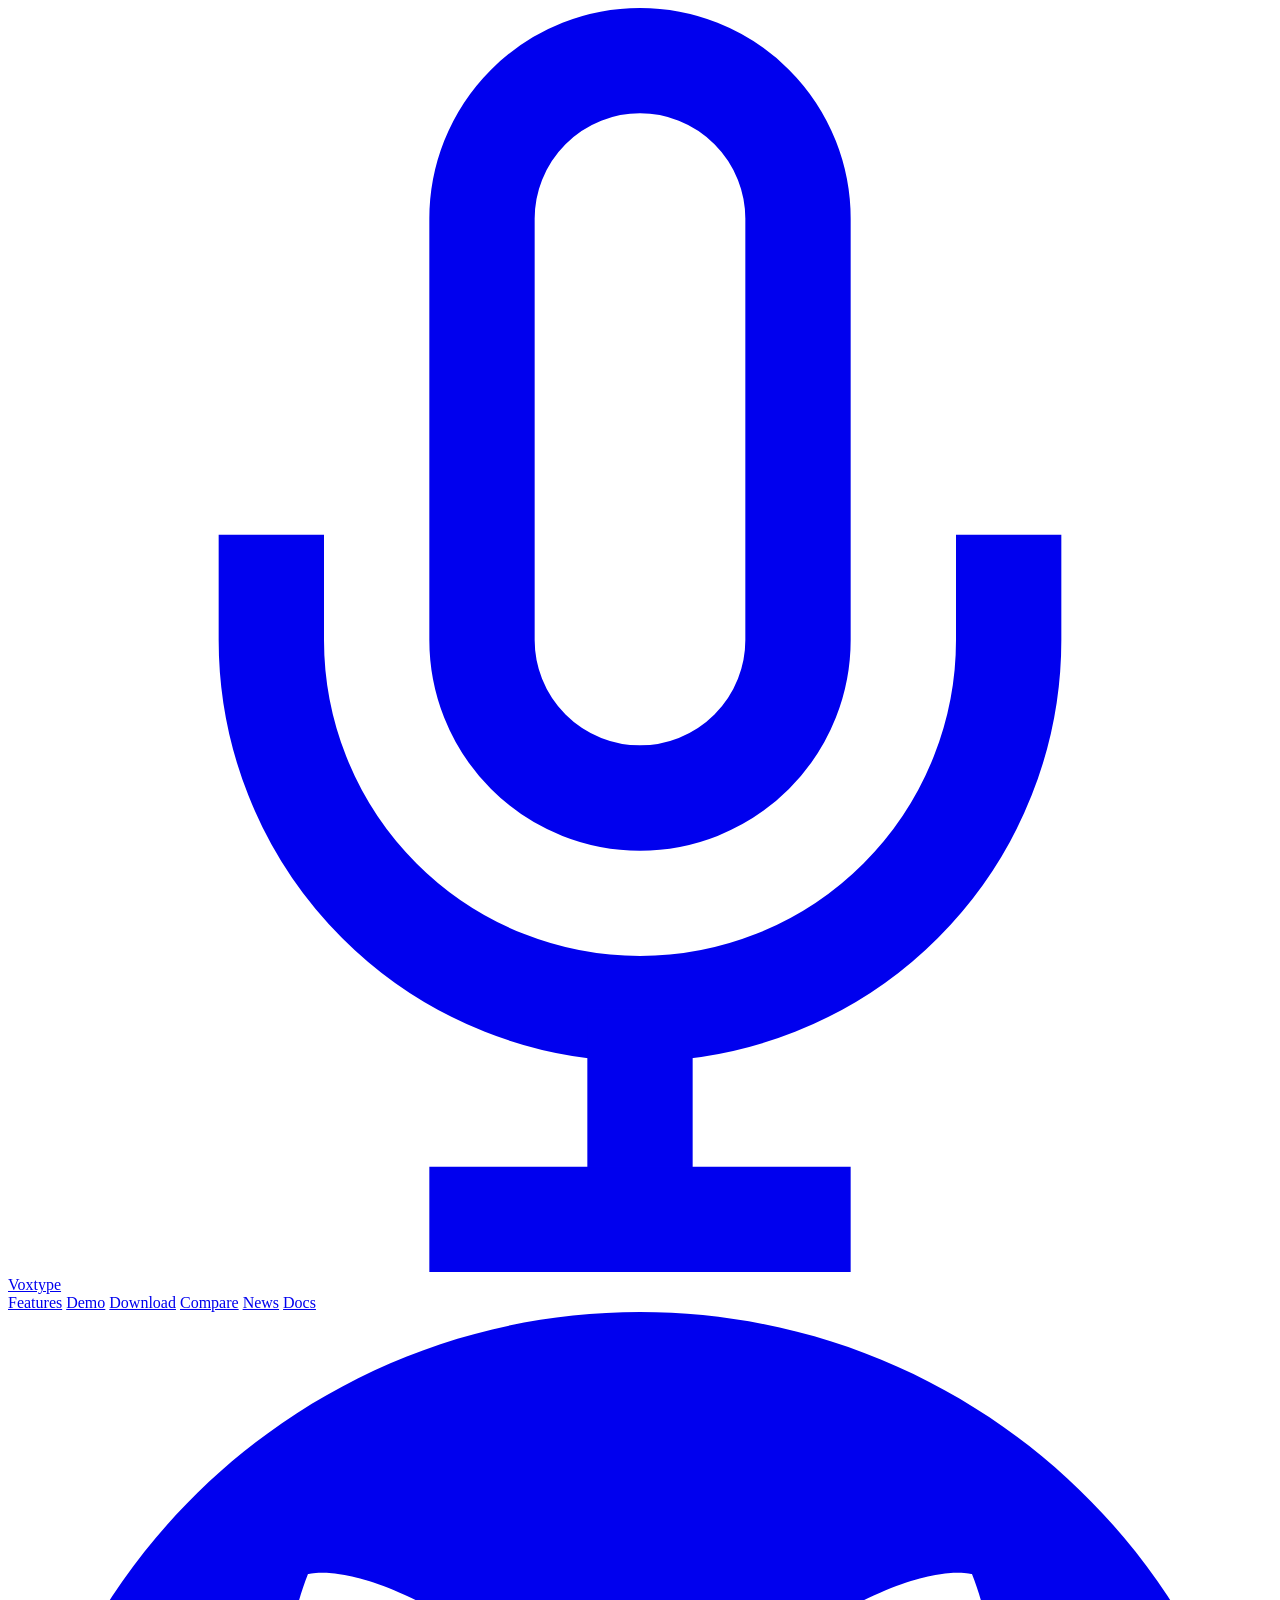
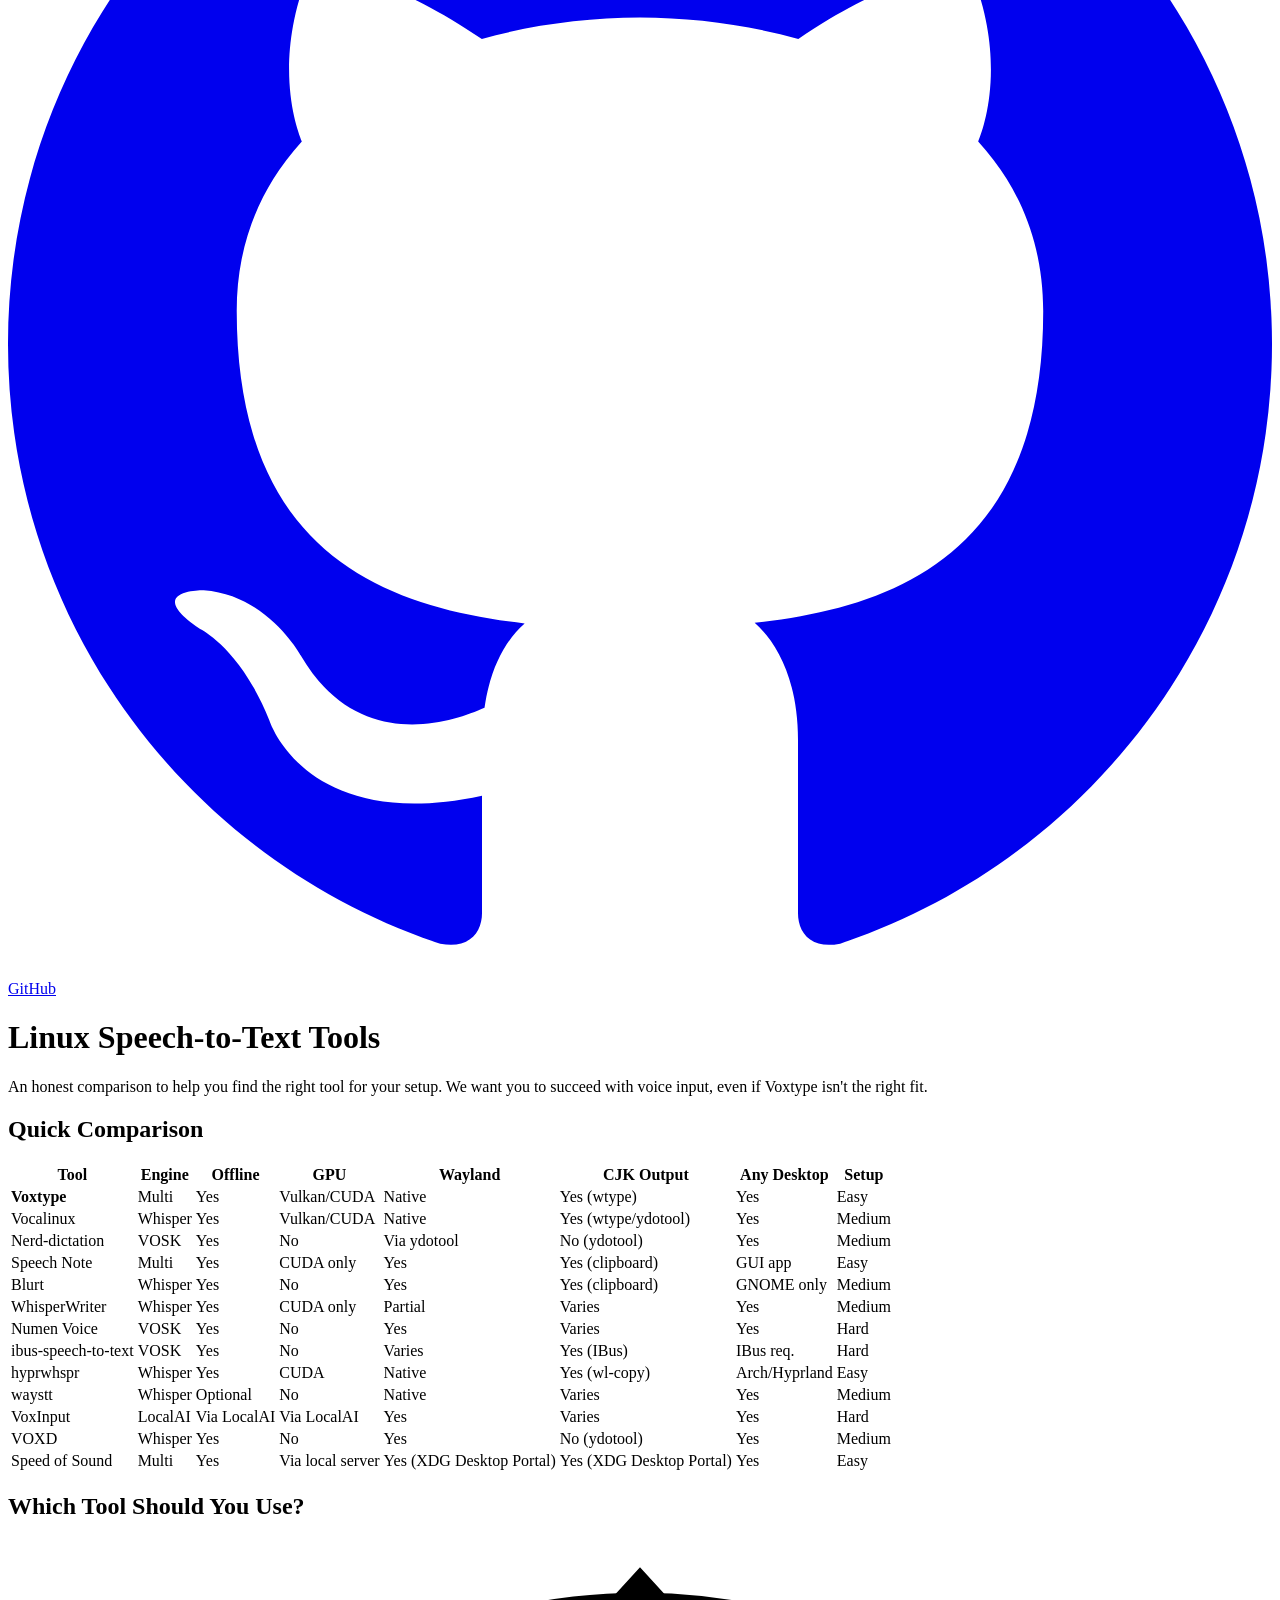
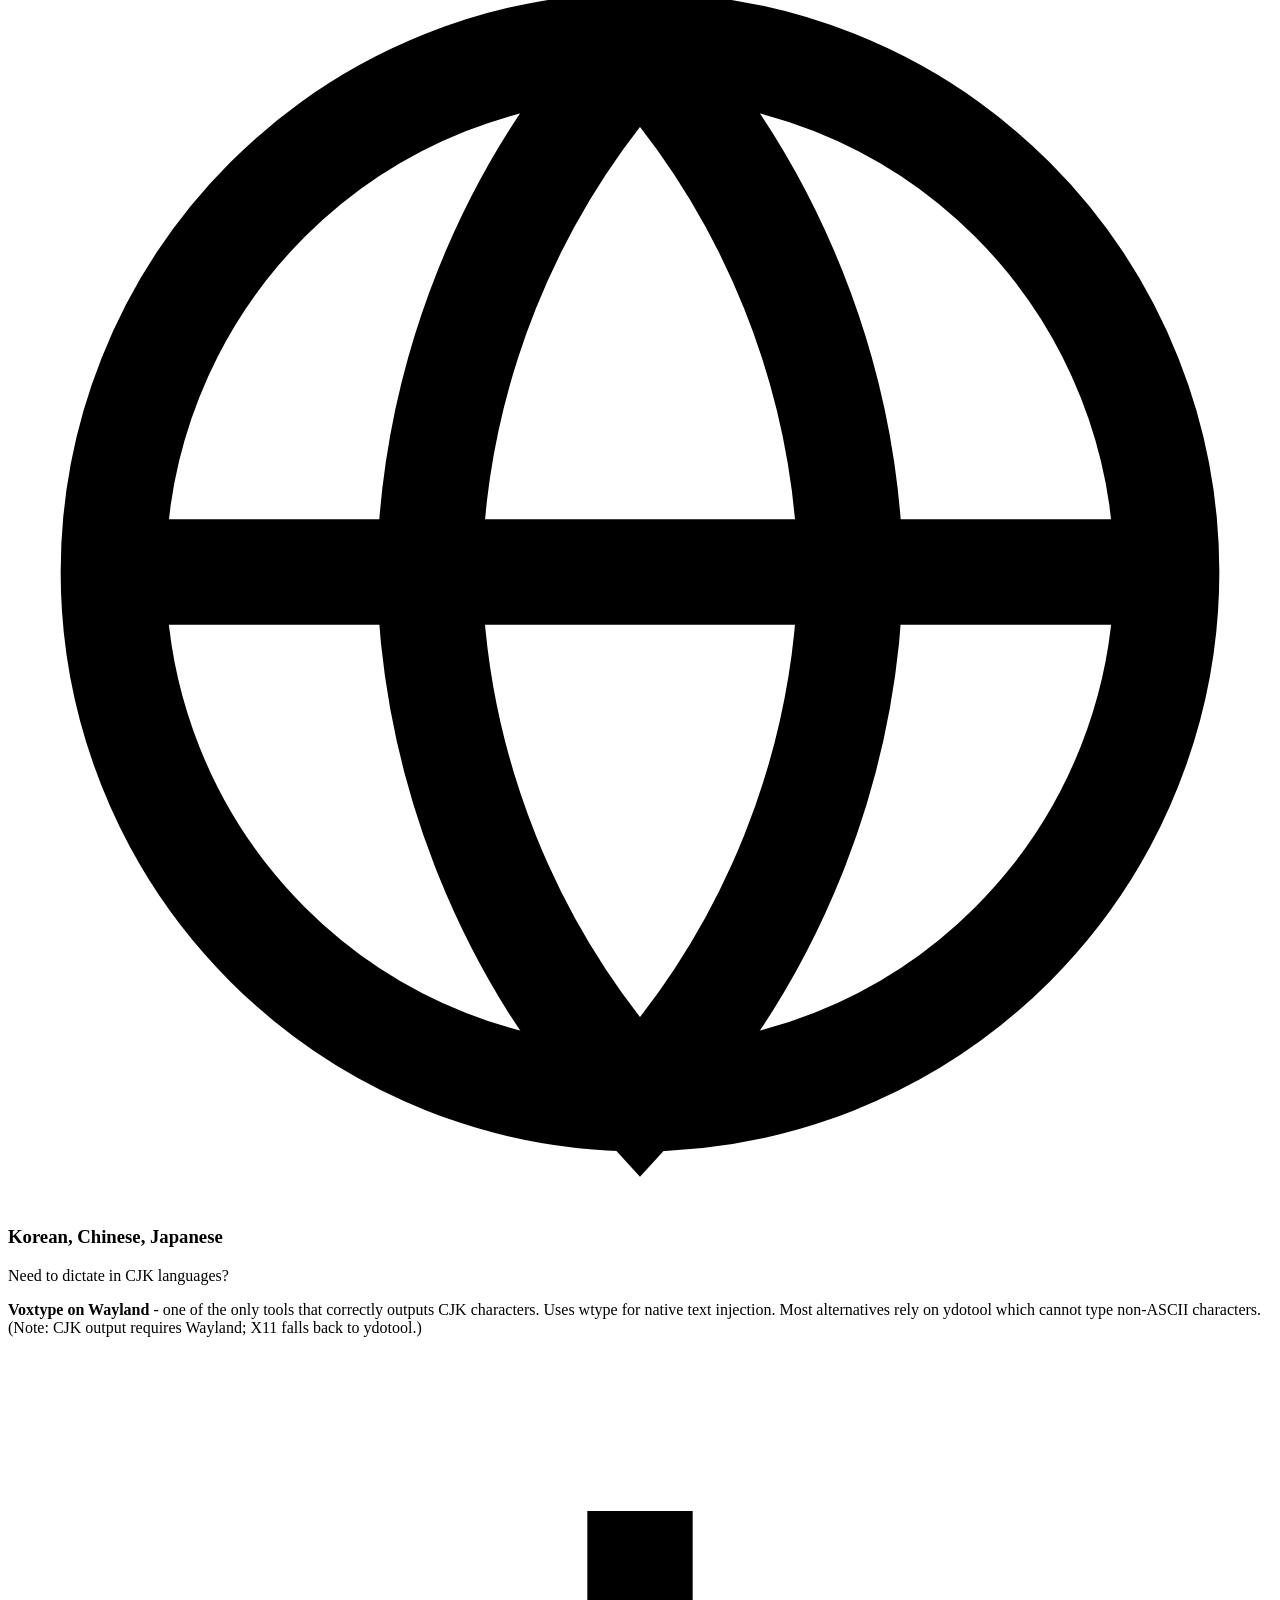
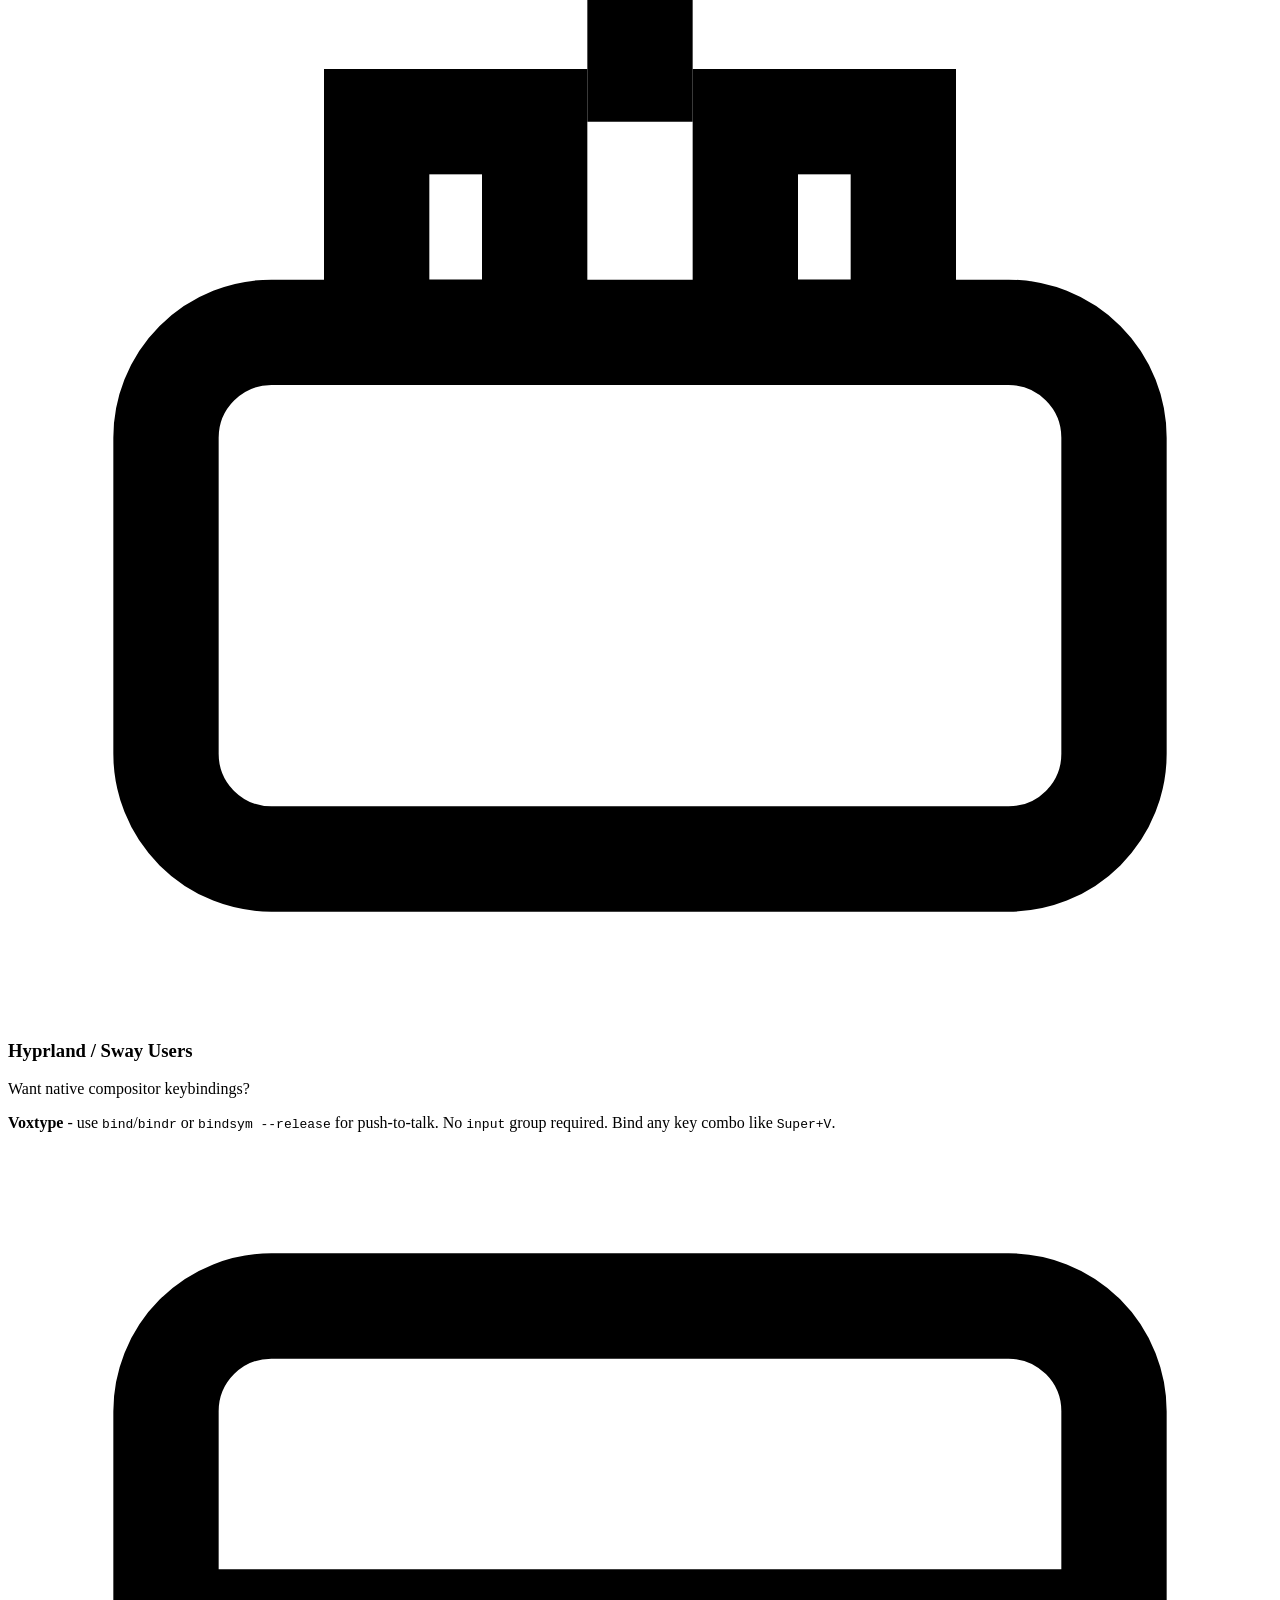
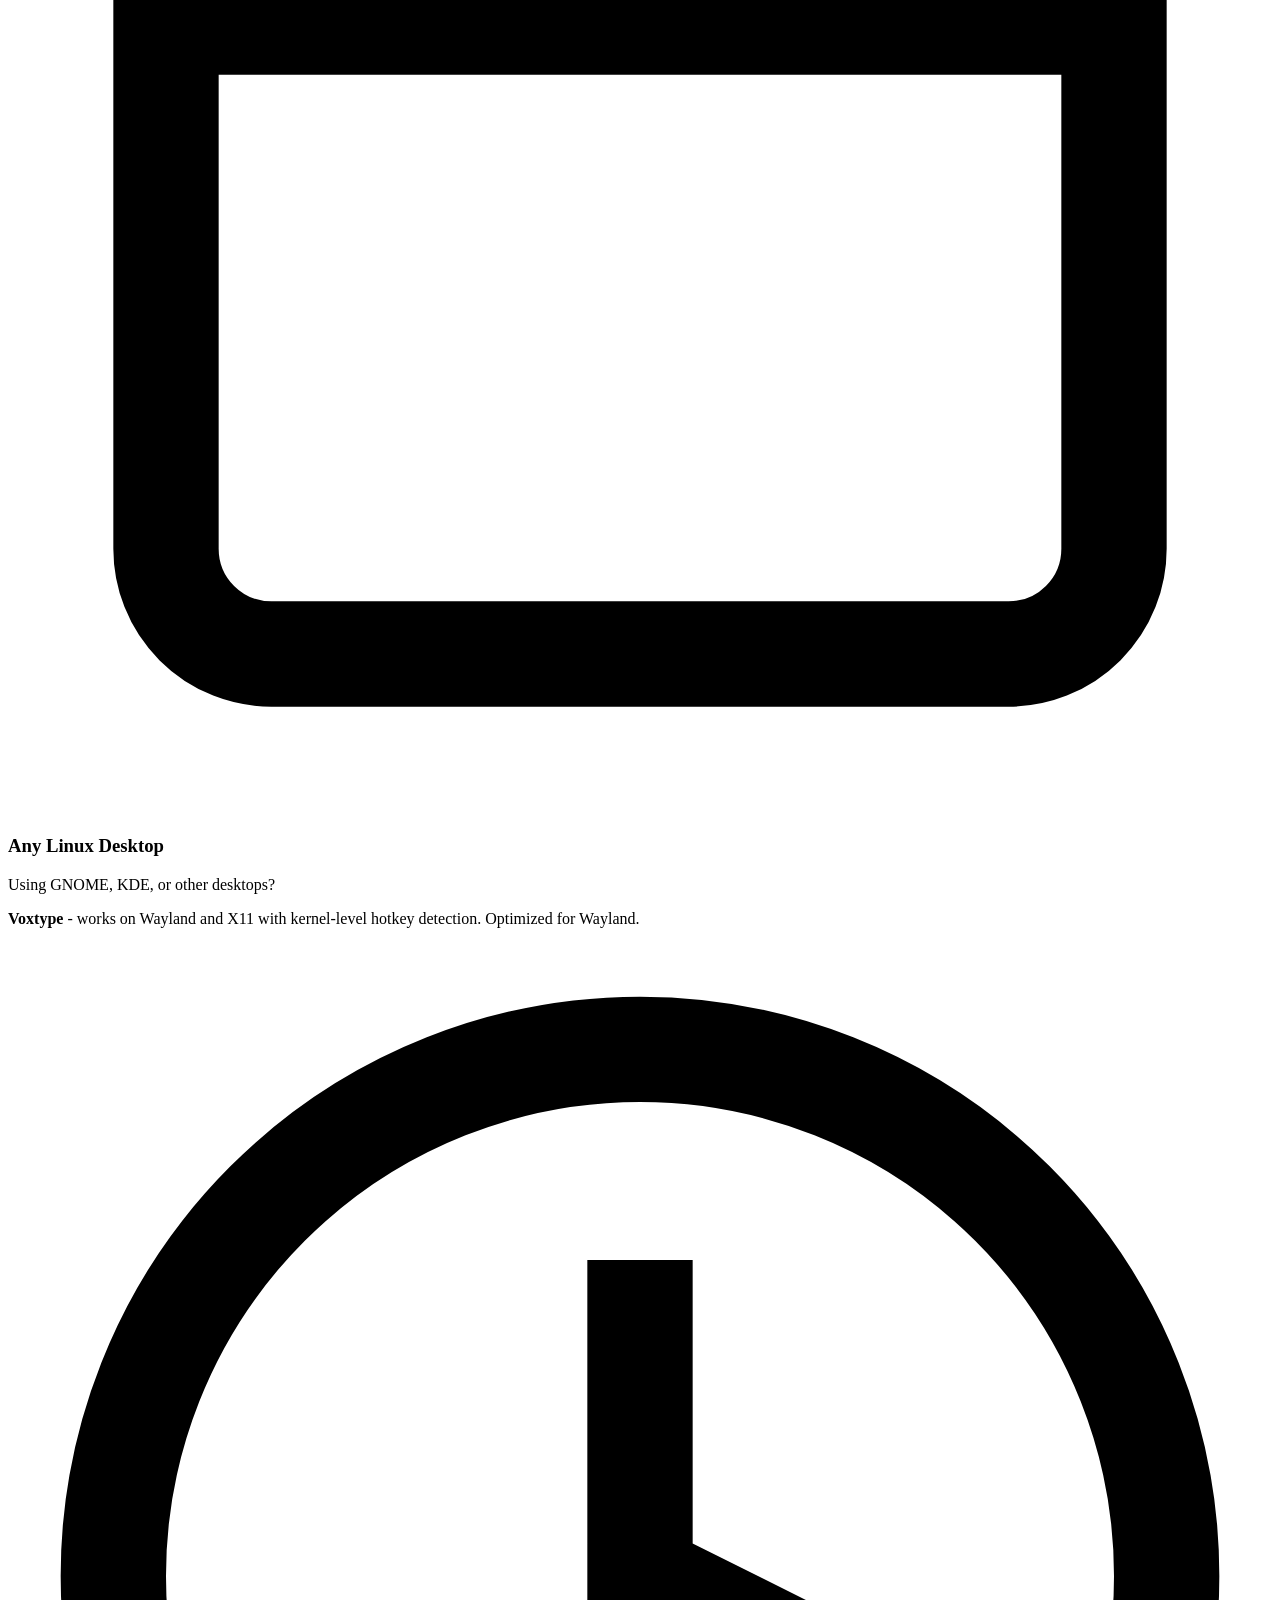
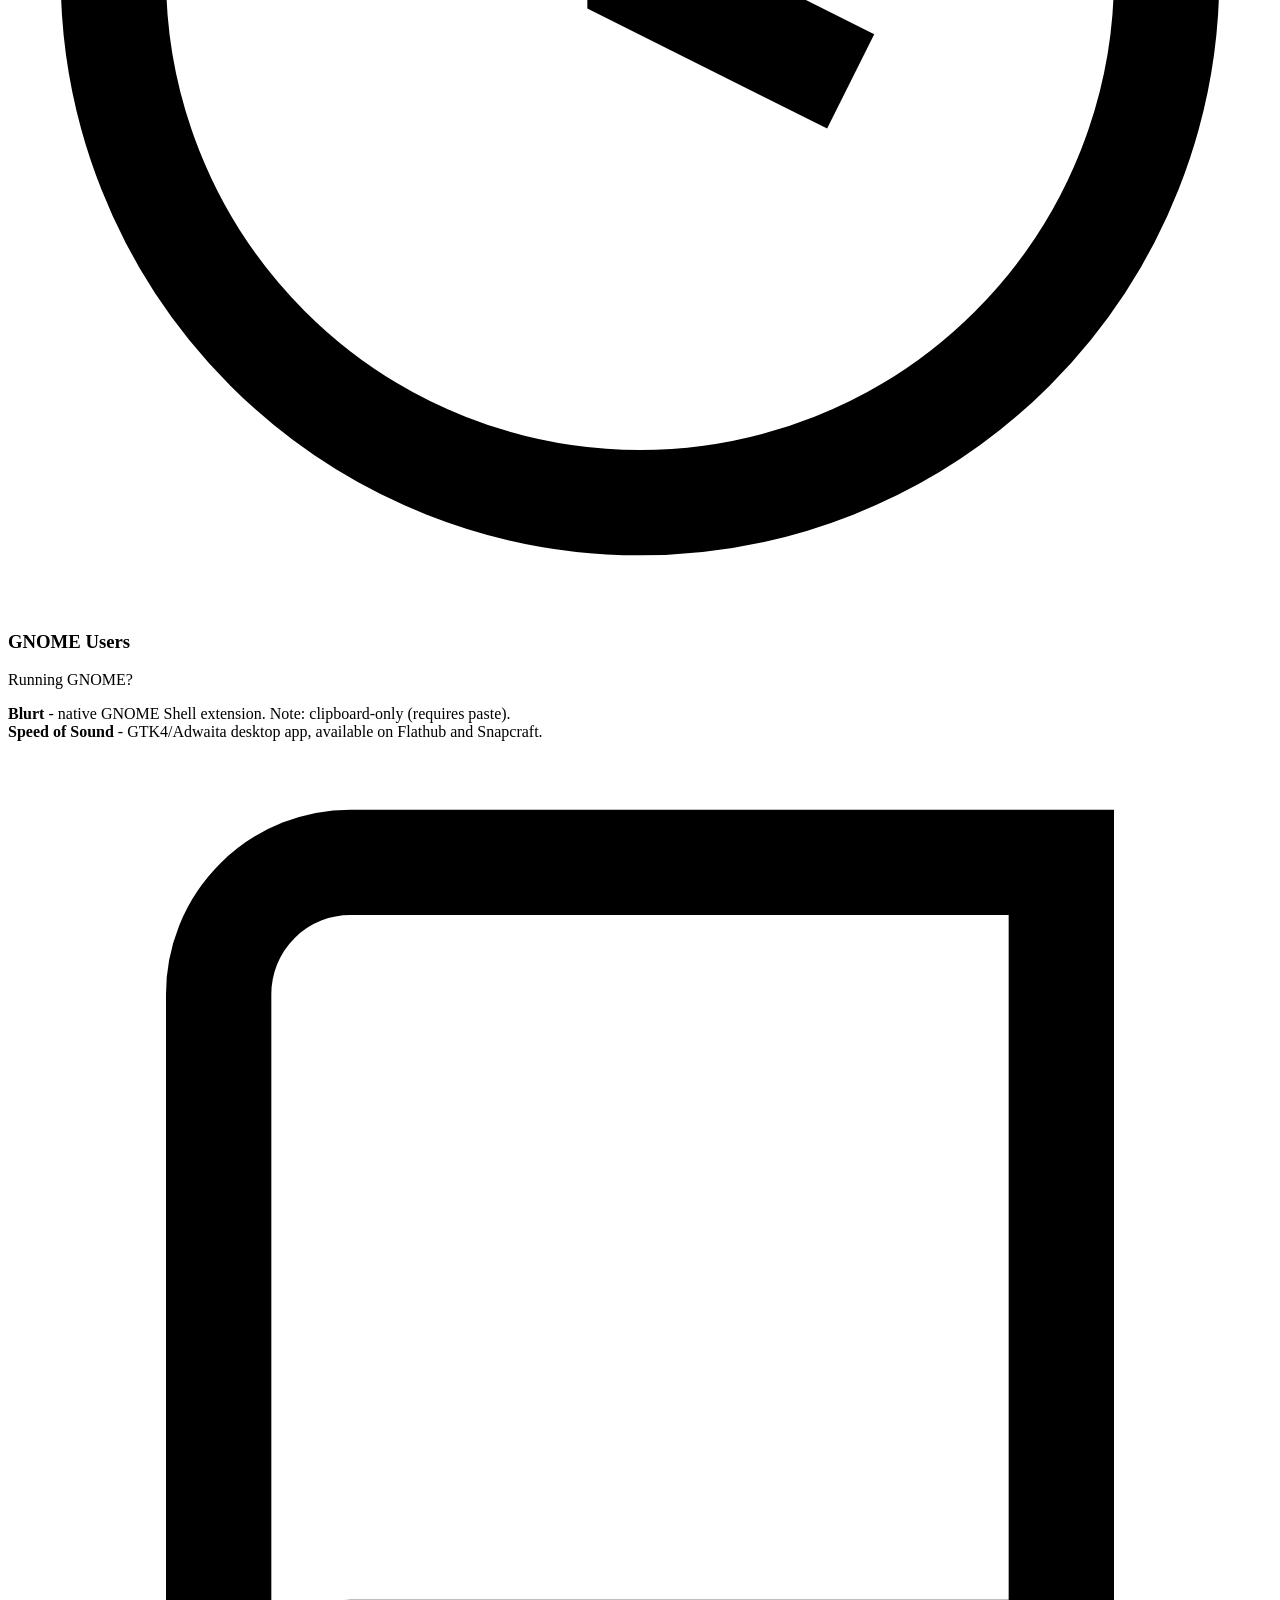
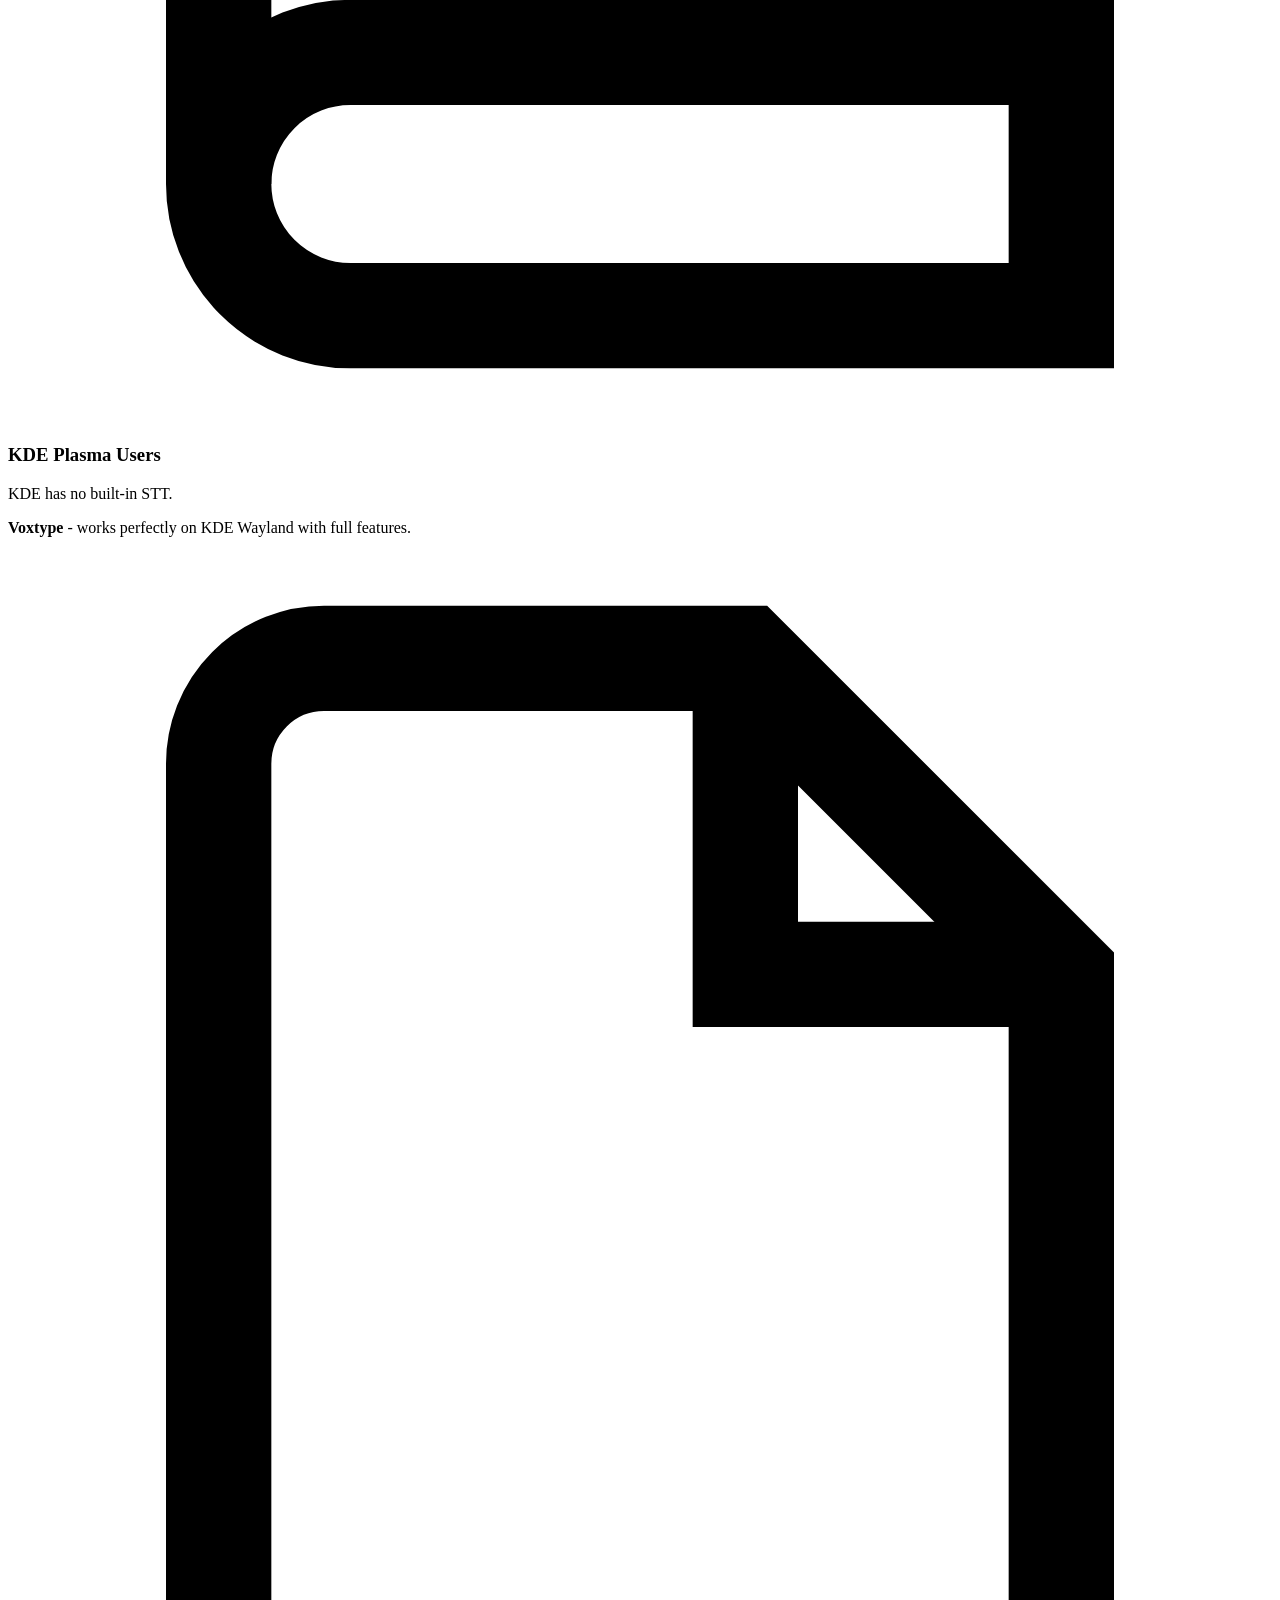
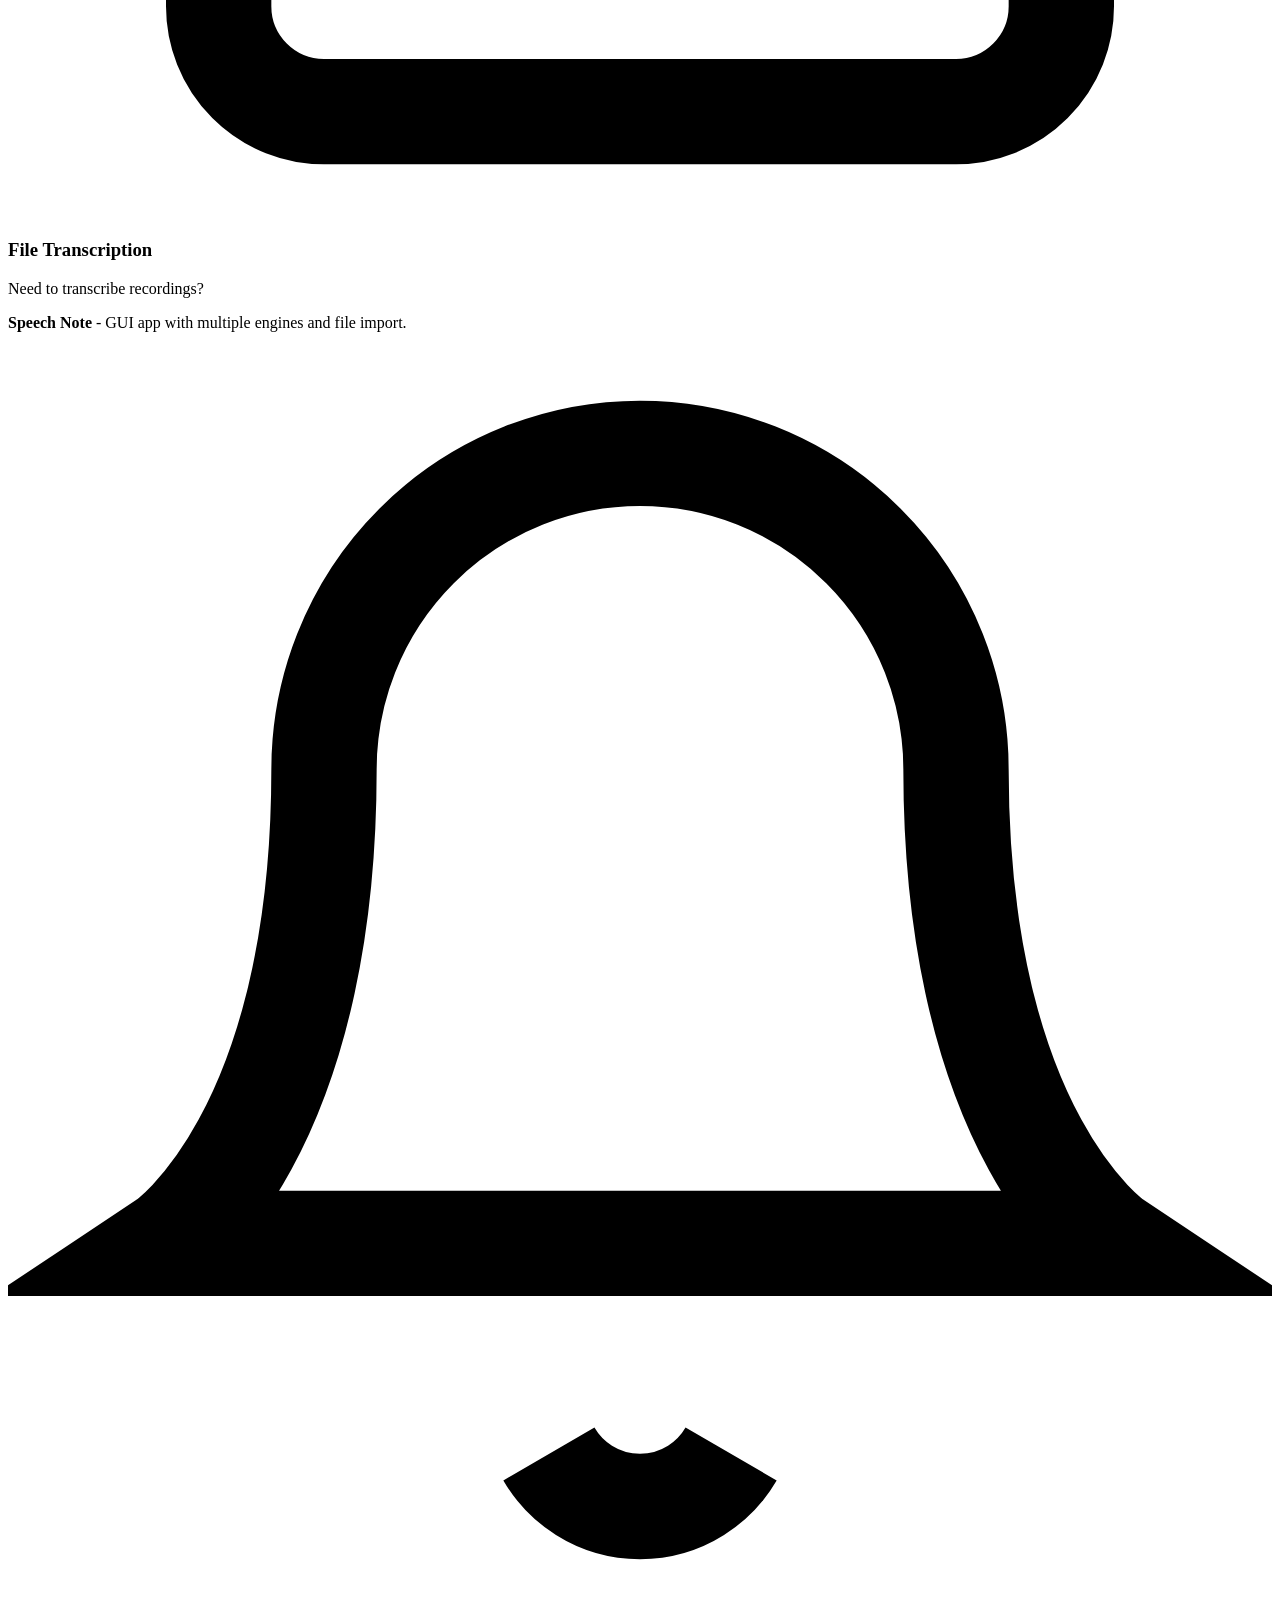
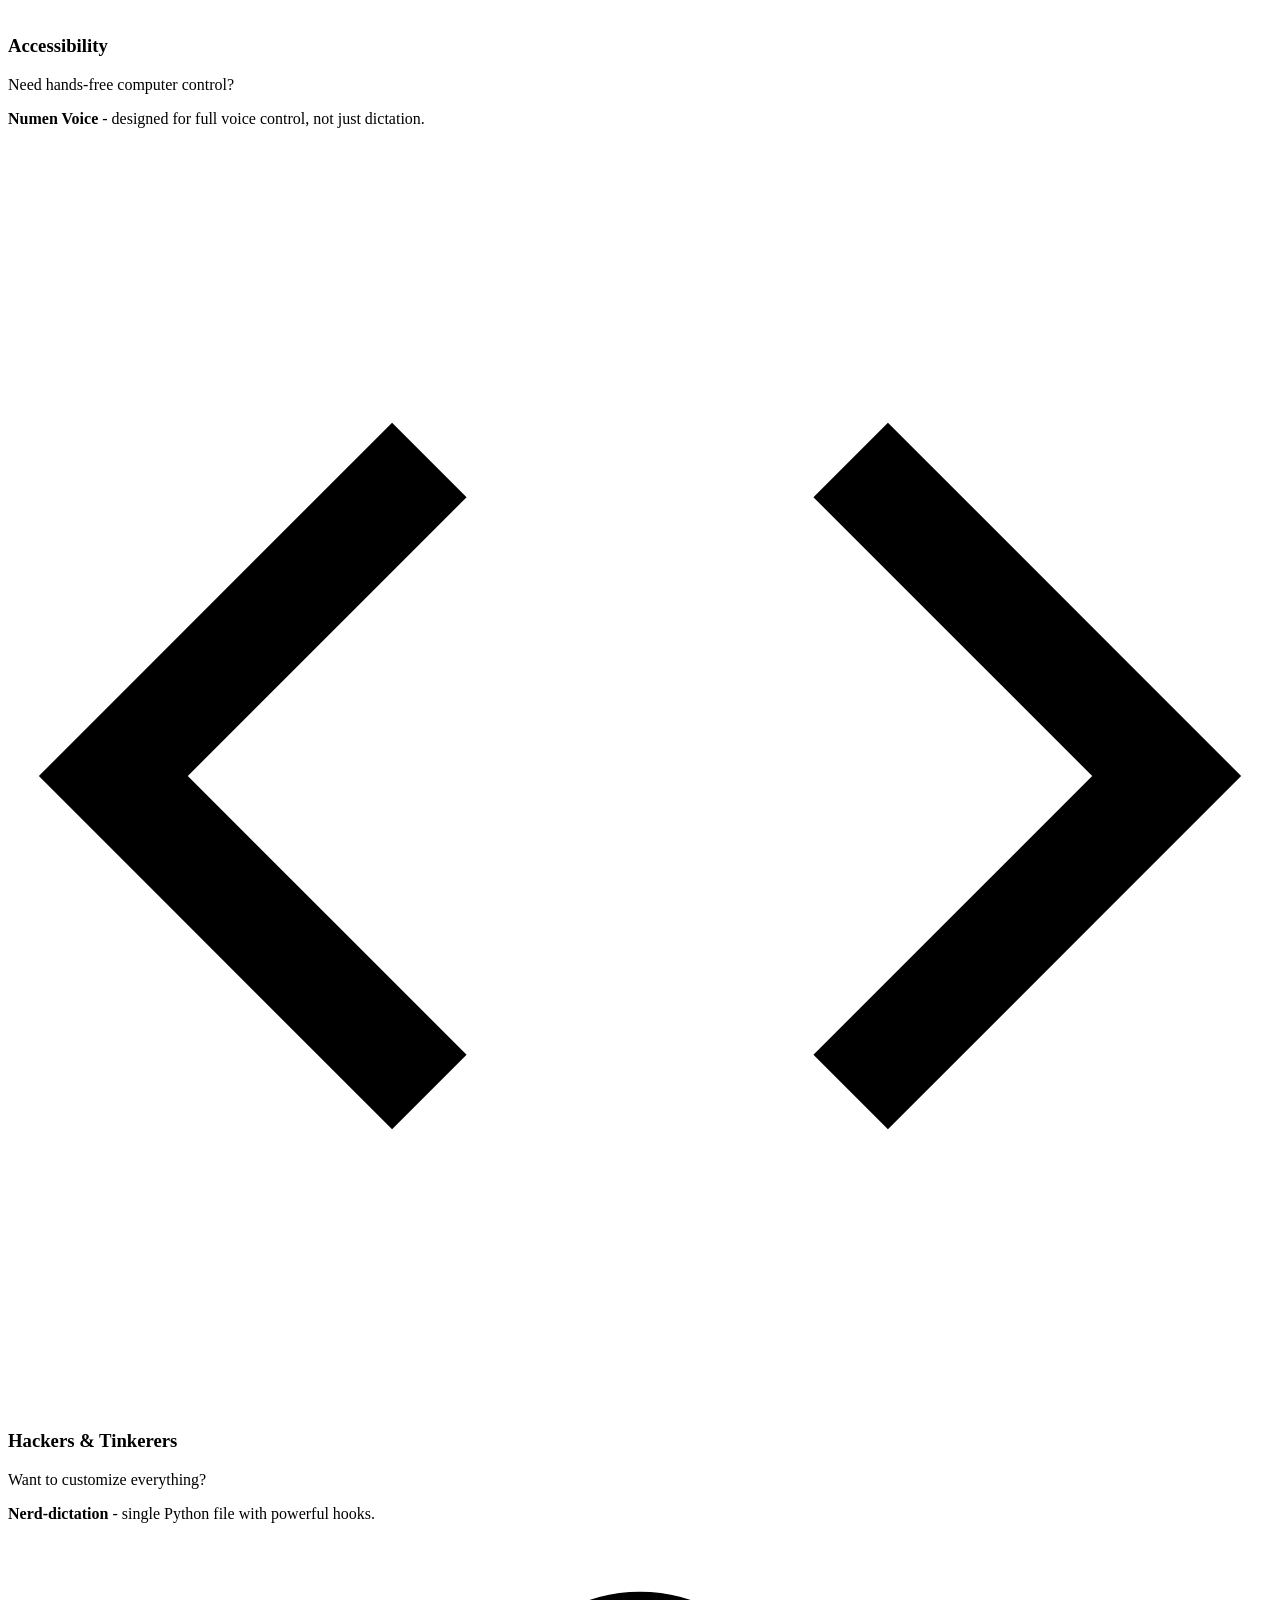
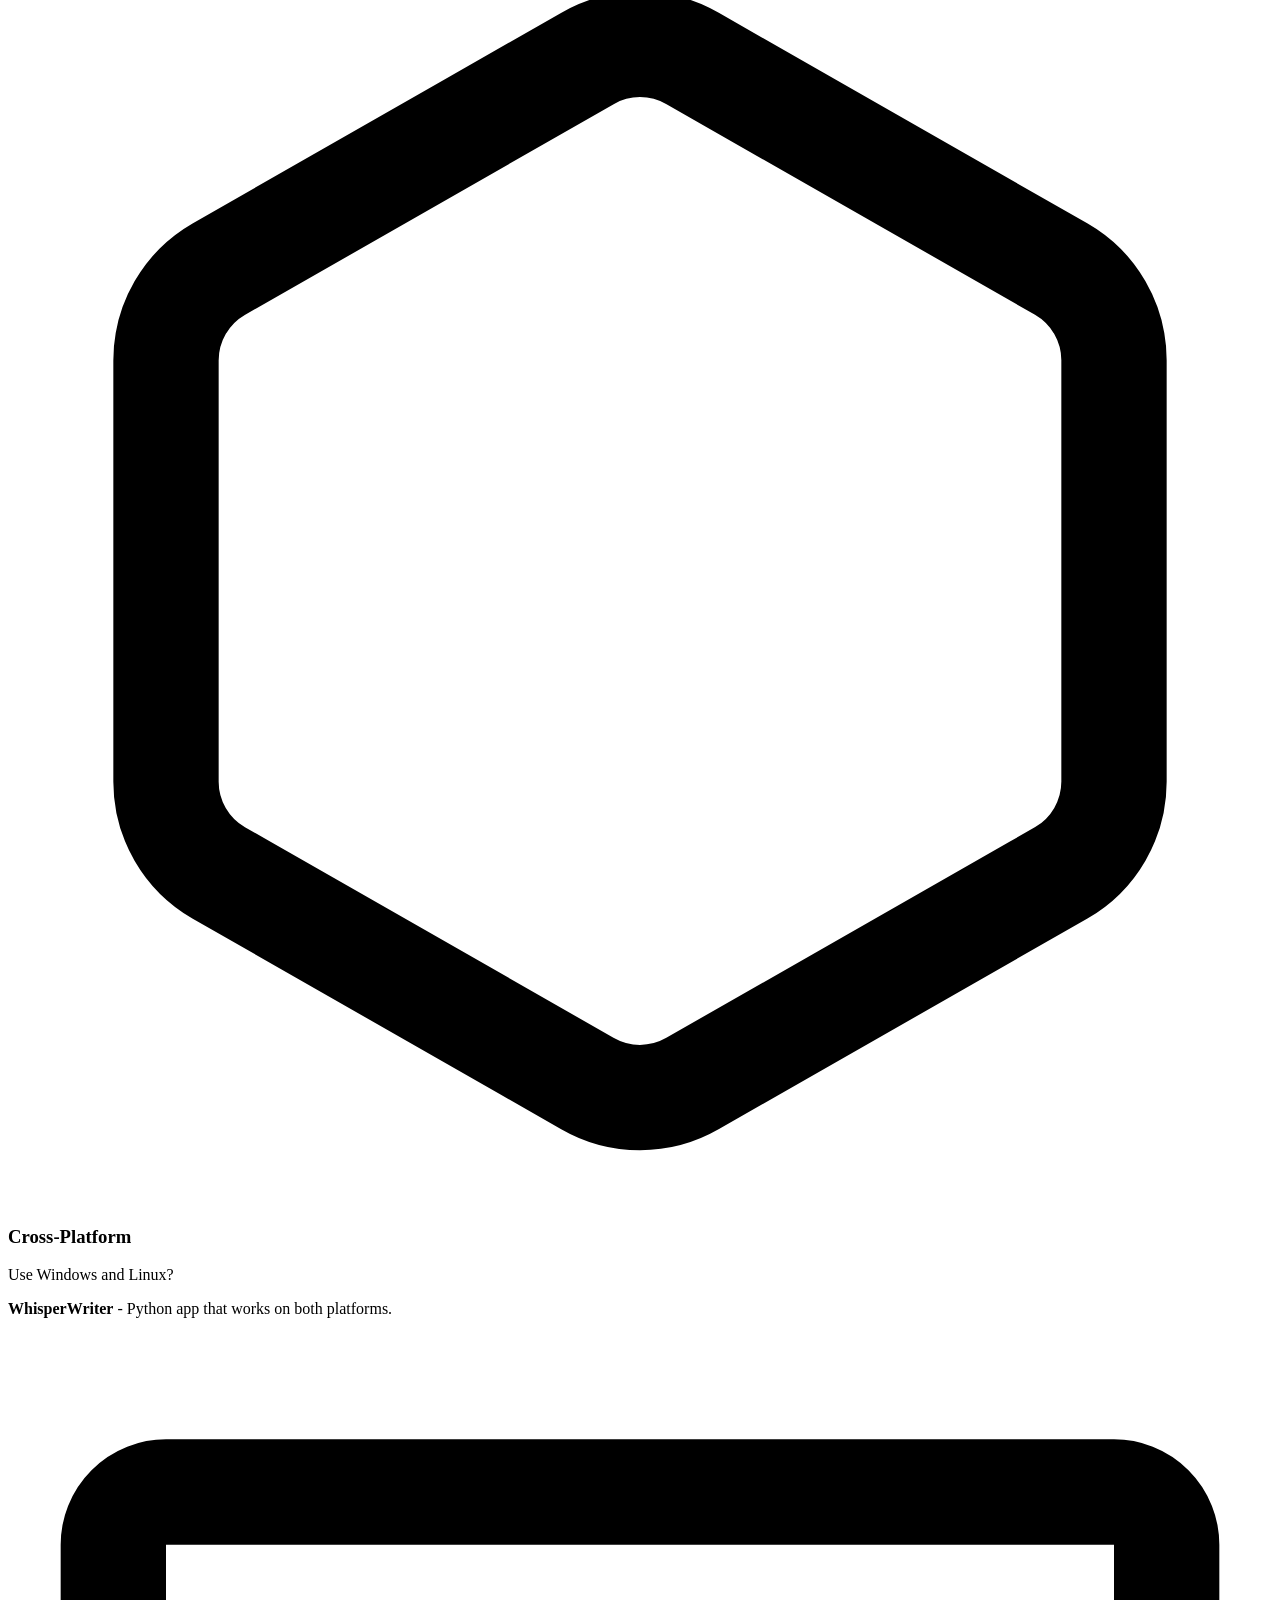
==== website/compare/index.html @ 94f381f2 "Merge origin/rc/0.7.0 into feature/macos-release Bring the macOS branch current with rc/0.7.0 in pre" ====
<!DOCTYPE html>
<html lang="en">
<head>
    <meta charset="UTF-8">
    <meta name="viewport" content="width=device-width, initial-scale=1.0">
    <meta name="description" content="Looking for a nerd-dictation alternative for Wayland? Compare Voxtype with nerd-dictation, Speech Note, Blurt, and other Linux speech-to-text tools. Honest feature comparison.">
    <meta name="keywords" content="nerd-dictation alternative, speech to text linux wayland, wayland voice dictation, whisper linux, offline speech recognition linux, hyprland voice typing, sway dictation">
    <title>Nerd-Dictation Alternative for Wayland | Linux Speech-to-Text Comparison</title>
    <link rel="stylesheet" href="../css/style.css">
    <link rel="stylesheet" href="../css/compare.css">
    <link rel="icon" type="image/svg+xml" href="../images/favicon.svg">
</head>
<body>
    <!-- Navigation -->
    <nav class="navbar">
        <div class="nav-container">
            <a href="../" class="nav-logo">
                <svg class="logo-icon" viewBox="0 0 24 24" fill="none" stroke="currentColor" stroke-width="2">
                    <path d="M12 1a3 3 0 0 0-3 3v8a3 3 0 0 0 6 0V4a3 3 0 0 0-3-3z"/>
                    <path d="M19 10v2a7 7 0 0 1-14 0v-2"/>
                    <line x1="12" y1="19" x2="12" y2="23"/>
                    <line x1="8" y1="23" x2="16" y2="23"/>
                </svg>
                <span>Voxtype</span>
            </a>
            <div class="nav-links">
                <a href="../#features">Features</a>
                <a href="../#demo">Demo</a>
                <a href="../download/">Download</a>
                <a href="./" class="active">Compare</a>
                <a href="../news/">News</a>
                <a href="https://github.com/peteonrails/voxtype/tree/main/docs">Docs</a>
                <a href="https://github.com/peteonrails/voxtype" class="nav-github">
                    <svg viewBox="0 0 24 24" fill="currentColor">
                        <path d="M12 0c-6.626 0-12 5.373-12 12 0 5.302 3.438 9.8 8.207 11.387.599.111.793-.261.793-.577v-2.234c-3.338.726-4.033-1.416-4.033-1.416-.546-1.387-1.333-1.756-1.333-1.756-1.089-.745.083-.729.083-.729 1.205.084 1.839 1.237 1.839 1.237 1.07 1.834 2.807 1.304 3.492.997.107-.775.418-1.305.762-1.604-2.665-.305-5.467-1.334-5.467-5.931 0-1.311.469-2.381 1.236-3.221-.124-.303-.535-1.524.117-3.176 0 0 1.008-.322 3.301 1.23.957-.266 1.983-.399 3.003-.404 1.02.005 2.047.138 3.006.404 2.291-1.552 3.297-1.23 3.297-1.23.653 1.653.242 2.874.118 3.176.77.84 1.235 1.911 1.235 3.221 0 4.609-2.807 5.624-5.479 5.921.43.372.823 1.102.823 2.222v3.293c0 .319.192.694.801.576 4.765-1.589 8.199-6.086 8.199-11.386 0-6.627-5.373-12-12-12z"/>
                    </svg>
                    GitHub
                </a>
            </div>
        </div>
    </nav>

    <!-- Page Header -->
    <header class="compare-hero">
        <div class="container">
            <h1>Linux Speech-to-Text Tools</h1>
            <p class="hero-subtitle">
                An honest comparison to help you find the right tool for your setup.
                We want you to succeed with voice input, even if Voxtype isn't the right fit.
            </p>
        </div>
    </header>

    <!-- Quick Matrix -->
    <section class="comparison-matrix">
        <div class="container">
            <h2>Quick Comparison</h2>
            <div class="matrix-wrapper">
                <table class="matrix-table">
                    <thead>
                        <tr>
                            <th>Tool</th>
                            <th>Engine</th>
                            <th>Offline</th>
                            <th>GPU</th>
                            <th>Wayland</th>
                            <th>CJK Output</th>
                            <th>Any Desktop</th>
                            <th>Setup</th>
                        </tr>
                    </thead>
                    <tbody>
                        <tr class="highlight-row">
                            <td><strong>Voxtype</strong></td>
                            <td>Multi</td>
                            <td><span class="check">Yes</span></td>
                            <td><span class="check">Vulkan/CUDA</span></td>
                            <td><span class="check">Native</span></td>
                            <td><span class="check">Yes (wtype)</span></td>
                            <td><span class="check">Yes</span></td>
                            <td>Easy</td>
                        </tr>
                        <tr>
                            <td>Vocalinux</td>
                            <td>Whisper</td>
                            <td><span class="check">Yes</span></td>
                            <td><span class="check">Vulkan/CUDA</span></td>
                            <td><span class="check">Native</span></td>
                            <td><span class="check">Yes (wtype/ydotool)</span></td>
                            <td><span class="check">Yes</span></td>
                            <td>Medium</td>
                        </tr>
                        <tr>
                            <td>Nerd-dictation</td>
                            <td>VOSK</td>
                            <td><span class="check">Yes</span></td>
                            <td><span class="no">No</span></td>
                            <td><span class="partial">Via ydotool</span></td>
                            <td><span class="no">No (ydotool)</span></td>
                            <td><span class="check">Yes</span></td>
                            <td>Medium</td>
                        </tr>
                        <tr>
                            <td>Speech Note</td>
                            <td>Multi</td>
                            <td><span class="check">Yes</span></td>
                            <td><span class="partial">CUDA only</span></td>
                            <td><span class="check">Yes</span></td>
                            <td><span class="check">Yes (clipboard)</span></td>
                            <td><span class="partial">GUI app</span></td>
                            <td>Easy</td>
                        </tr>
                        <tr>
                            <td>Blurt</td>
                            <td>Whisper</td>
                            <td><span class="check">Yes</span></td>
                            <td><span class="no">No</span></td>
                            <td><span class="check">Yes</span></td>
                            <td><span class="check">Yes (clipboard)</span></td>
                            <td><span class="no">GNOME only</span></td>
                            <td>Medium</td>
                        </tr>
                        <tr>
                            <td>WhisperWriter</td>
                            <td>Whisper</td>
                            <td><span class="check">Yes</span></td>
                            <td><span class="partial">CUDA only</span></td>
                            <td><span class="partial">Partial</span></td>
                            <td><span class="partial">Varies</span></td>
                            <td><span class="check">Yes</span></td>
                            <td>Medium</td>
                        </tr>
                        <tr>
                            <td>Numen Voice</td>
                            <td>VOSK</td>
                            <td><span class="check">Yes</span></td>
                            <td><span class="no">No</span></td>
                            <td><span class="check">Yes</span></td>
                            <td><span class="partial">Varies</span></td>
                            <td><span class="check">Yes</span></td>
                            <td>Hard</td>
                        </tr>
                        <tr>
                            <td>ibus-speech-to-text</td>
                            <td>VOSK</td>
                            <td><span class="check">Yes</span></td>
                            <td><span class="no">No</span></td>
                            <td><span class="partial">Varies</span></td>
                            <td><span class="check">Yes (IBus)</span></td>
                            <td><span class="partial">IBus req.</span></td>
                            <td>Hard</td>
                        </tr>
                        <tr>
                            <td>hyprwhspr</td>
                            <td>Whisper</td>
                            <td><span class="check">Yes</span></td>
                            <td><span class="check">CUDA</span></td>
                            <td><span class="check">Native</span></td>
                            <td><span class="check">Yes (wl-copy)</span></td>
                            <td><span class="no">Arch/Hyprland</span></td>
                            <td>Easy</td>
                        </tr>
                        <tr>
                            <td>waystt</td>
                            <td>Whisper</td>
                            <td><span class="partial">Optional</span></td>
                            <td><span class="no">No</span></td>
                            <td><span class="check">Native</span></td>
                            <td><span class="partial">Varies</span></td>
                            <td><span class="check">Yes</span></td>
                            <td>Medium</td>
                        </tr>
                        <tr>
                            <td>VoxInput</td>
                            <td>LocalAI</td>
                            <td><span class="partial">Via LocalAI</span></td>
                            <td><span class="partial">Via LocalAI</span></td>
                            <td><span class="check">Yes</span></td>
                            <td><span class="partial">Varies</span></td>
                            <td><span class="check">Yes</span></td>
                            <td>Hard</td>
                        </tr>
                        <tr>
                            <td>VOXD</td>
                            <td>Whisper</td>
                            <td><span class="check">Yes</span></td>
                            <td><span class="no">No</span></td>
                            <td><span class="check">Yes</span></td>
                            <td><span class="no">No (ydotool)</span></td>
                            <td><span class="check">Yes</span></td>
                            <td>Medium</td>
                        </tr>
                        <tr>
                            <td>Speed of Sound</td>
                            <td>Multi</td>
                            <td><span class="check">Yes</span></td>
                            <td><span class="partial">Via local server</span></td>
                            <td><span class="check">Yes (XDG Desktop Portal)</span></td>
                            <td><span class="check">Yes (XDG Desktop Portal)</span></td>
                            <td><span class="check">Yes</span></td>
                            <td>Easy</td>
                        </tr>
                    </tbody>
                </table>
            </div>
        </div>
    </section>

    <!-- Recommendations -->
    <section class="recommendations">
        <div class="container">
            <h2>Which Tool Should You Use?</h2>
            <div class="rec-grid">
                <div class="rec-card highlight">
                    <div class="rec-icon">
                        <svg viewBox="0 0 24 24" fill="none" stroke="currentColor" stroke-width="2">
                            <circle cx="12" cy="12" r="10"/>
                            <line x1="2" y1="12" x2="22" y2="12"/>
                            <path d="M12 2a15.3 15.3 0 0 1 4 10 15.3 15.3 0 0 1-4 10 15.3 15.3 0 0 1-4-10 15.3 15.3 0 0 1 4-10z"/>
                        </svg>
                    </div>
                    <h3>Korean, Chinese, Japanese</h3>
                    <p>Need to dictate in CJK languages?</p>
                    <p class="rec-answer"><strong>Voxtype on Wayland</strong> - one of the only tools that correctly outputs CJK characters. Uses wtype for native text injection. Most alternatives rely on ydotool which cannot type non-ASCII characters. (Note: CJK output requires Wayland; X11 falls back to ydotool.)</p>
                </div>
                <div class="rec-card highlight">
                    <div class="rec-icon">
                        <svg viewBox="0 0 24 24" fill="none" stroke="currentColor" stroke-width="2">
                            <rect x="3" y="11" width="18" height="10" rx="2"/>
                            <rect x="7" y="7" width="3" height="4"/>
                            <rect x="14" y="7" width="3" height="4"/>
                            <line x1="12" y1="3" x2="12" y2="7"/>
                        </svg>
                    </div>
                    <h3>Hyprland / Sway Users</h3>
                    <p>Want native compositor keybindings?</p>
                    <p class="rec-answer"><strong>Voxtype</strong> - use <code>bind</code>/<code>bindr</code> or <code>bindsym --release</code> for push-to-talk. No <code>input</code> group required. Bind any key combo like <code>Super+V</code>.</p>
                </div>
                <div class="rec-card">
                    <div class="rec-icon">
                        <svg viewBox="0 0 24 24" fill="none" stroke="currentColor" stroke-width="2">
                            <rect x="3" y="3" width="18" height="18" rx="2"/>
                            <path d="M3 9h18"/>
                        </svg>
                    </div>
                    <h3>Any Linux Desktop</h3>
                    <p>Using GNOME, KDE, or other desktops?</p>
                    <p class="rec-answer"><strong>Voxtype</strong> - works on Wayland and X11 with kernel-level hotkey detection. Optimized for Wayland.</p>
                </div>
                <div class="rec-card">
                    <div class="rec-icon">
                        <svg viewBox="0 0 24 24" fill="none" stroke="currentColor" stroke-width="2">
                            <circle cx="12" cy="12" r="10"/>
                            <path d="M12 6v6l4 2"/>
                        </svg>
                    </div>
                    <h3>GNOME Users</h3>
                    <p>Running GNOME?</p>
                    <p class="rec-answer"><strong>Blurt</strong> - native GNOME Shell extension. Note: clipboard-only (requires paste).<br><strong>Speed of Sound</strong> - GTK4/Adwaita desktop app, available on Flathub and Snapcraft.</p>
                </div>
                <div class="rec-card">
                    <div class="rec-icon">
                        <svg viewBox="0 0 24 24" fill="none" stroke="currentColor" stroke-width="2">
                            <path d="M4 19.5A2.5 2.5 0 0 1 6.5 17H20"/>
                            <path d="M6.5 2H20v20H6.5A2.5 2.5 0 0 1 4 19.5v-15A2.5 2.5 0 0 1 6.5 2z"/>
                        </svg>
                    </div>
                    <h3>KDE Plasma Users</h3>
                    <p>KDE has no built-in STT.</p>
                    <p class="rec-answer"><strong>Voxtype</strong> - works perfectly on KDE Wayland with full features.</p>
                </div>
                <div class="rec-card">
                    <div class="rec-icon">
                        <svg viewBox="0 0 24 24" fill="none" stroke="currentColor" stroke-width="2">
                            <path d="M14 2H6a2 2 0 0 0-2 2v16a2 2 0 0 0 2 2h12a2 2 0 0 0 2-2V8z"/>
                            <polyline points="14 2 14 8 20 8"/>
                        </svg>
                    </div>
                    <h3>File Transcription</h3>
                    <p>Need to transcribe recordings?</p>
                    <p class="rec-answer"><strong>Speech Note</strong> - GUI app with multiple engines and file import.</p>
                </div>
                <div class="rec-card">
                    <div class="rec-icon">
                        <svg viewBox="0 0 24 24" fill="none" stroke="currentColor" stroke-width="2">
                            <path d="M18 8A6 6 0 0 0 6 8c0 7-3 9-3 9h18s-3-2-3-9"/>
                            <path d="M13.73 21a2 2 0 0 1-3.46 0"/>
                        </svg>
                    </div>
                    <h3>Accessibility</h3>
                    <p>Need hands-free computer control?</p>
                    <p class="rec-answer"><strong>Numen Voice</strong> - designed for full voice control, not just dictation.</p>
                </div>
                <div class="rec-card">
                    <div class="rec-icon">
                        <svg viewBox="0 0 24 24" fill="none" stroke="currentColor" stroke-width="2">
                            <polyline points="16 18 22 12 16 6"/>
                            <polyline points="8 6 2 12 8 18"/>
                        </svg>
                    </div>
                    <h3>Hackers & Tinkerers</h3>
                    <p>Want to customize everything?</p>
                    <p class="rec-answer"><strong>Nerd-dictation</strong> - single Python file with powerful hooks.</p>
                </div>
                <div class="rec-card">
                    <div class="rec-icon">
                        <svg viewBox="0 0 24 24" fill="none" stroke="currentColor" stroke-width="2">
                            <path d="M21 16V8a2 2 0 0 0-1-1.73l-7-4a2 2 0 0 0-2 0l-7 4A2 2 0 0 0 3 8v8a2 2 0 0 0 1 1.73l7 4a2 2 0 0 0 2 0l7-4A2 2 0 0 0 21 16z"/>
                        </svg>
                    </div>
                    <h3>Cross-Platform</h3>
                    <p>Use Windows and Linux?</p>
                    <p class="rec-answer"><strong>WhisperWriter</strong> - Python app that works on both platforms.</p>
                </div>
                <div class="rec-card">
                    <div class="rec-icon">
                        <svg viewBox="0 0 24 24" fill="none" stroke="currentColor" stroke-width="2">
                            <rect x="2" y="3" width="20" height="4" rx="1"/>
                            <rect x="4" y="9" width="4" height="4" rx="1"/>
                            <rect x="10" y="9" width="4" height="4" rx="1"/>
                            <rect x="16" y="9" width="4" height="4" rx="1"/>
                        </svg>
                    </div>
                    <h3>Tiling WM + Waybar</h3>
                    <p>Want status bar integration?</p>
                    <p class="rec-answer"><strong>Voxtype</strong> - built-in Waybar module shows recording state. Runs as systemd service.</p>
                </div>
            </div>
        </div>
    </section>

    <!-- Engine Comparison -->
    <section class="engine-section">
        <div class="container">
            <h2>Offline Speech Recognition Engines</h2>
            <p class="section-subtitle">The main offline speech recognition engines used by Linux dictation tools</p>
            <div class="engine-grid">
                <div class="engine-card">
                    <h3>Whisper (OpenAI)</h3>
                    <p class="engine-tagline">Maximum accuracy</p>
                    <ul class="engine-list">
                        <li><span class="pro">+</span> Superior accuracy (95-99%)</li>
                        <li><span class="pro">+</span> 99+ languages from one model</li>
                        <li><span class="pro">+</span> Automatic punctuation & caps</li>
                        <li><span class="pro">+</span> Handles accents beautifully</li>
                        <li><span class="con">-</span> Higher CPU usage</li>
                        <li><span class="con">-</span> Larger models (300MB-6GB)</li>
                    </ul>
                    <p class="engine-tools"><strong>Used by:</strong> Voxtype, Blurt, WhisperWriter, Speech Note</p>
                </div>
                <div class="engine-card">
                    <h3>Parakeet (NVIDIA)</h3>
                    <p class="engine-tagline">Fast CPU inference with punctuation</p>
                    <ul class="engine-list">
                        <li><span class="pro">+</span> 30x realtime on CPU (AVX-512)</li>
                        <li><span class="pro">+</span> Proper punctuation & capitalization</li>
                        <li><span class="pro">+</span> CUDA/TensorRT acceleration</li>
                        <li><span class="pro">+</span> ONNX Runtime (portable)</li>
                        <li><span class="con">-</span> English only</li>
                        <li><span class="con">-</span> Larger models (670MB+)</li>
                    </ul>
                    <p class="engine-tools"><strong>Used by:</strong> Voxtype</p>
                </div>
                <div class="engine-card">
                    <h3>Moonshine (Useful Sensors)</h3>
                    <p class="engine-tagline">Ultra-fast, tiny models</p>
                    <ul class="engine-list">
                        <li><span class="pro">+</span> 200x faster than Whisper on CPU</li>
                        <li><span class="pro">+</span> Small models (100-237MB)</li>
                        <li><span class="pro">+</span> Variable-length input (no 30s padding)</li>
                        <li><span class="pro">+</span> MIT-licensed (English models)</li>
                        <li><span class="con">-</span> No punctuation or capitalization</li>
                        <li><span class="con">-</span> Lower accuracy than Whisper/Parakeet</li>
                    </ul>
                    <p class="engine-tools"><strong>Used by:</strong> Voxtype</p>
                </div>
                <div class="engine-card">
                    <h3>VOSK (Alpha Cephei)</h3>
                    <p class="engine-tagline">Lightweight & fast</p>
                    <ul class="engine-list">
                        <li><span class="pro">+</span> Very lightweight (~50MB/language)</li>
                        <li><span class="pro">+</span> Low CPU usage</li>
                        <li><span class="pro">+</span> Real-time streaming</li>
                        <li><span class="pro">+</span> Works on Raspberry Pi</li>
                        <li><span class="con">-</span> Lower accuracy (85-95%)</li>
                        <li><span class="con">-</span> All lowercase output</li>
                    </ul>
                    <p class="engine-tools"><strong>Used by:</strong> Nerd-dictation, Numen, ibus-speech-to-text, Speech Note</p>
                </div>
            </div>
        </div>
    </section>

    <!-- Detailed Comparisons -->
    <section class="detailed-compare">
        <div class="container">
            <h2>Detailed Comparisons</h2>
            <p class="section-subtitle">Deep dives into how Voxtype compares with each alternative</p>
            <div class="compare-links">
                <a href="nerd-dictation.html" class="compare-link-card">
                    <h3>Voxtype vs Nerd-dictation</h3>
                    <p>Multi-engine accuracy vs VOSK hackability. Daemon vs manual activation.</p>
                    <span class="link-arrow">&rarr;</span>
                </a>
                <a href="blurt.html" class="compare-link-card">
                    <h3>Voxtype vs Blurt</h3>
                    <p>Multi-engine vs Whisper-only. Desktop-agnostic vs GNOME-native.</p>
                    <span class="link-arrow">&rarr;</span>
                </a>
                <a href="speech-note.html" class="compare-link-card">
                    <h3>Voxtype vs Speech Note</h3>
                    <p>Push-to-talk daemon vs GUI transcription suite.</p>
                    <span class="link-arrow">&rarr;</span>
                </a>
                <a href="numen.html" class="compare-link-card">
                    <h3>Voxtype vs Numen Voice</h3>
                    <p>Dictation vs full hands-free computer control.</p>
                    <span class="link-arrow">&rarr;</span>
                </a>
                <a href="whisperwriter.html" class="compare-link-card">
                    <h3>Voxtype vs WhisperWriter</h3>
                    <p>Linux-native vs cross-platform Python app.</p>
                    <span class="link-arrow">&rarr;</span>
                </a>
                <a href="vocalinux.html" class="compare-link-card">
                    <h3>Voxtype vs Vocalinux</h3>
                    <p>Daemon vs foreground. Both have audio feedback and cursor injection.</p>
                    <span class="link-arrow">&rarr;</span>
                </a>
                <a href="hyprwhspr.html" class="compare-link-card">
                    <h3>Voxtype vs hyprwhspr</h3>
                    <p>Multi-engine vs Whisper-only. Universal vs Arch/Hyprland-focused.</p>
                    <span class="link-arrow">&rarr;</span>
                </a>
                <a href="waystt.html" class="compare-link-card">
                    <h3>Voxtype vs waystt</h3>
                    <p>Both Rust. Daemon vs signal-driven. Offline vs cloud default.</p>
                    <span class="link-arrow">&rarr;</span>
                </a>
                <a href="voxinput.html" class="compare-link-card">
                    <h3>Voxtype vs VoxInput</h3>
                    <p>Multi-engine (local) vs LocalAI API. Simple vs flexible.</p>
                    <span class="link-arrow">&rarr;</span>
                </a>
                <a href="voxd.html" class="compare-link-card">
                    <h3>Voxtype vs VOXD</h3>
                    <p>CLI daemon vs multi-UI app. Both use whisper.cpp offline.</p>
                    <span class="link-arrow">&rarr;</span>
                </a>
                <a href="speedofsound.html" class="compare-link-card">
                    <h3>Voxtype vs Speed of Sound</h3>
                    <p>CLI daemon vs GUI app. Both are offline and multi-engine.</p>
                    <span class="link-arrow">&rarr;</span>
                </a>
            </div>
        </div>
    </section>

    <!-- Privacy Note -->
    <section class="privacy-note">
        <div class="container">
            <div class="privacy-card">
                <svg viewBox="0 0 24 24" fill="none" stroke="currentColor" stroke-width="2" class="privacy-icon">
                    <rect x="3" y="11" width="18" height="11" rx="2" ry="2"/>
                    <path d="M7 11V7a5 5 0 0 1 10 0v4"/>
                </svg>
                <div>
                    <h3>All These Tools Respect Your Privacy</h3>
                    <p>Every tool compared here supports fully offline operation. Your voice never leaves your computer. No cloud accounts, no subscriptions, no data collection. This is how speech recognition should work.</p>
                </div>
            </div>
        </div>
    </section>

    <!-- CTA -->
    <section class="compare-cta">
        <div class="container">
            <h2>Ready to Try Voxtype?</h2>
            <p>Hold a key. Speak. Release. Your words appear at the cursor.</p>
            <div class="cta-buttons">
                <a href="../download/" class="btn btn-primary btn-large">Download Voxtype</a>
                <a href="https://github.com/peteonrails/voxtype" class="btn btn-secondary btn-large">View Source</a>
            </div>
        </div>
    </section>

    <!-- Footer -->
    <footer class="footer">
        <div class="container">
            <div class="footer-content">
                <p>&copy; 2024, 2025, 2026 Voxtype. MIT License.</p>
                <p>Made with care for the Linux community.</p>
            </div>
        </div>
    </footer>
</body>
</html>
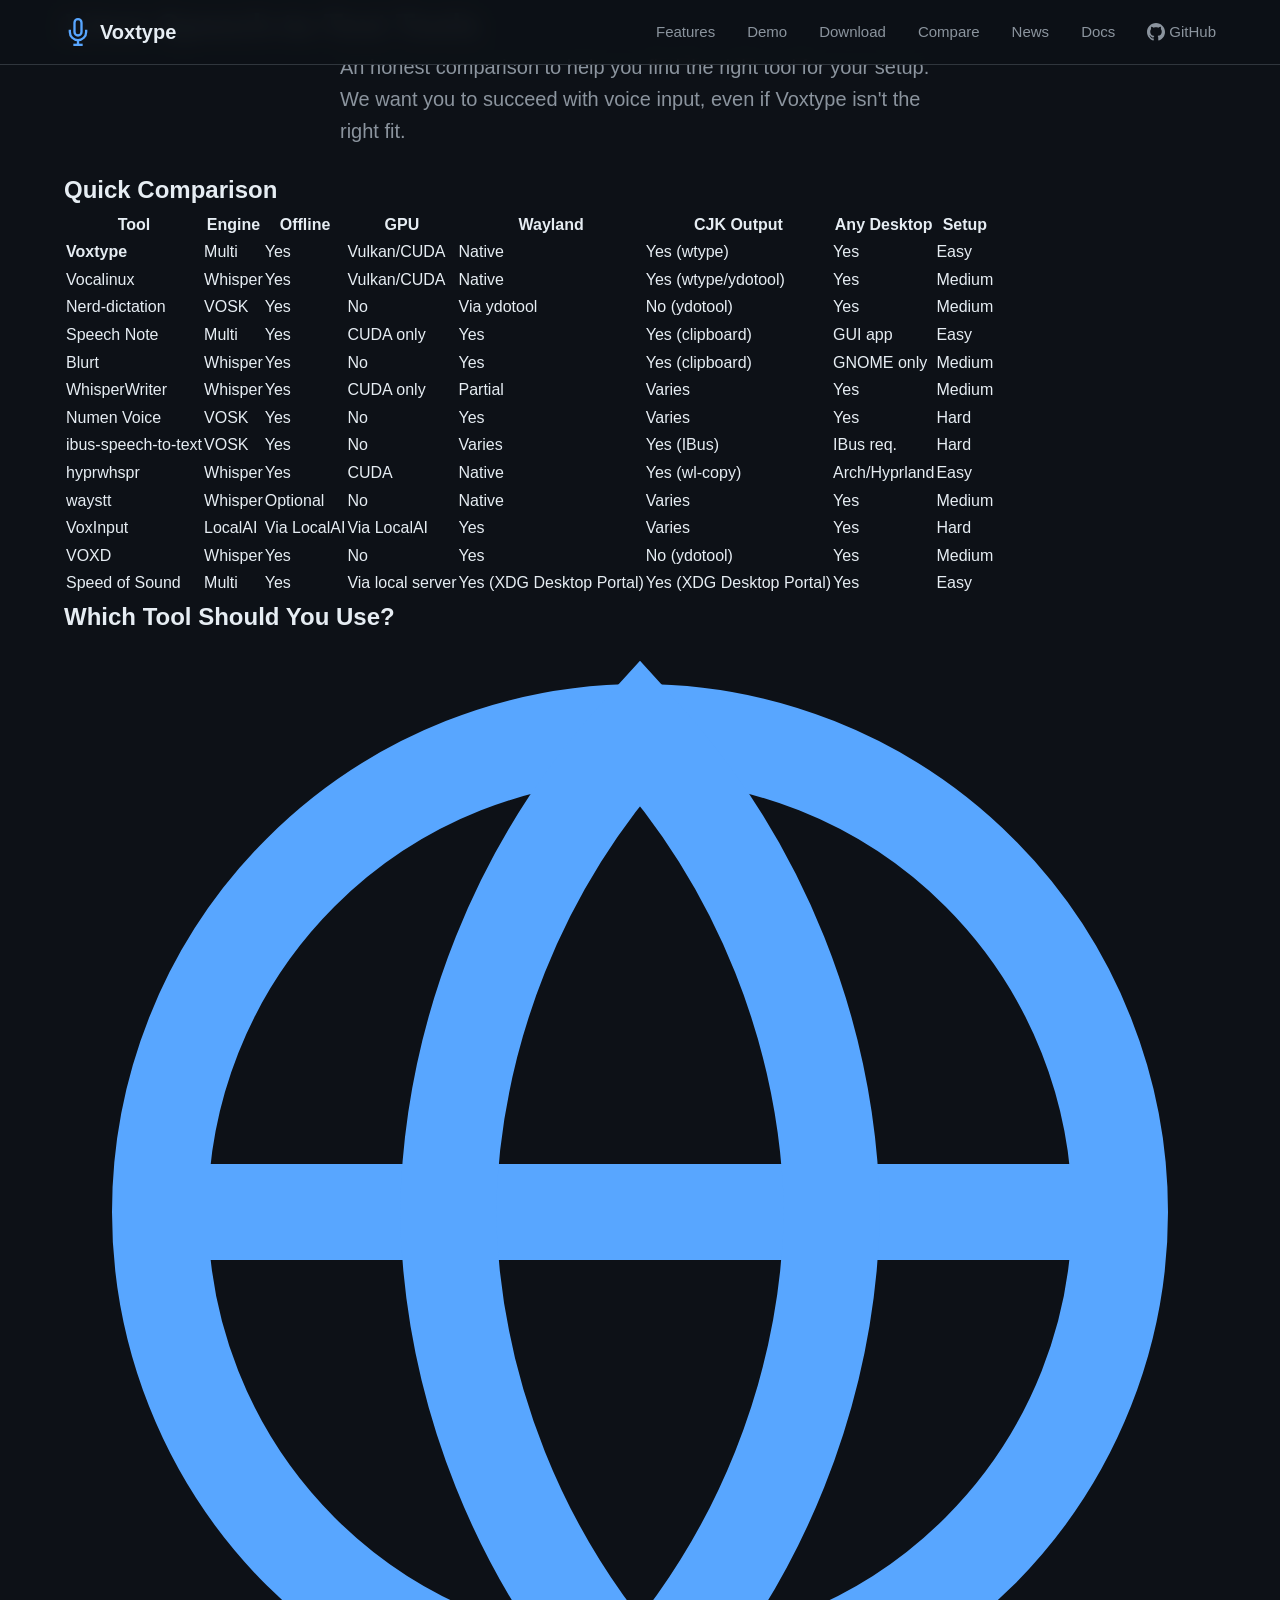
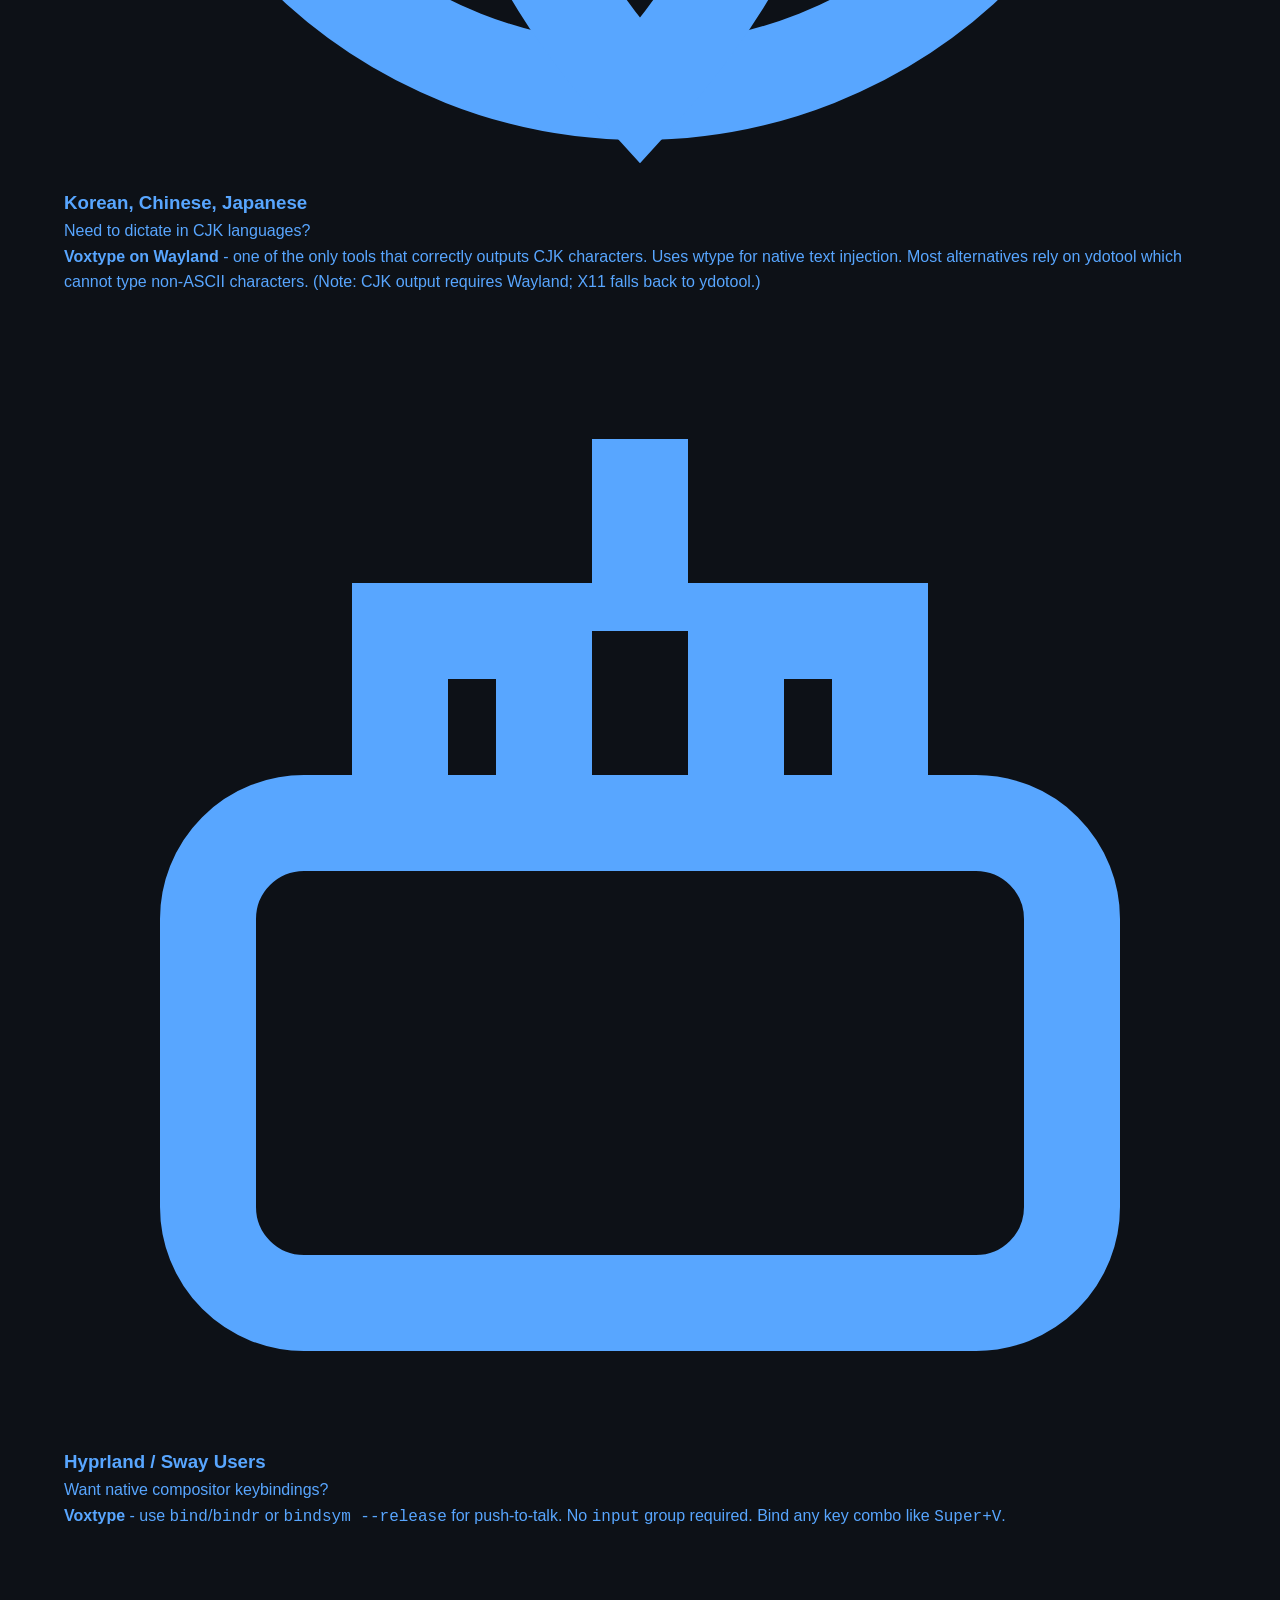
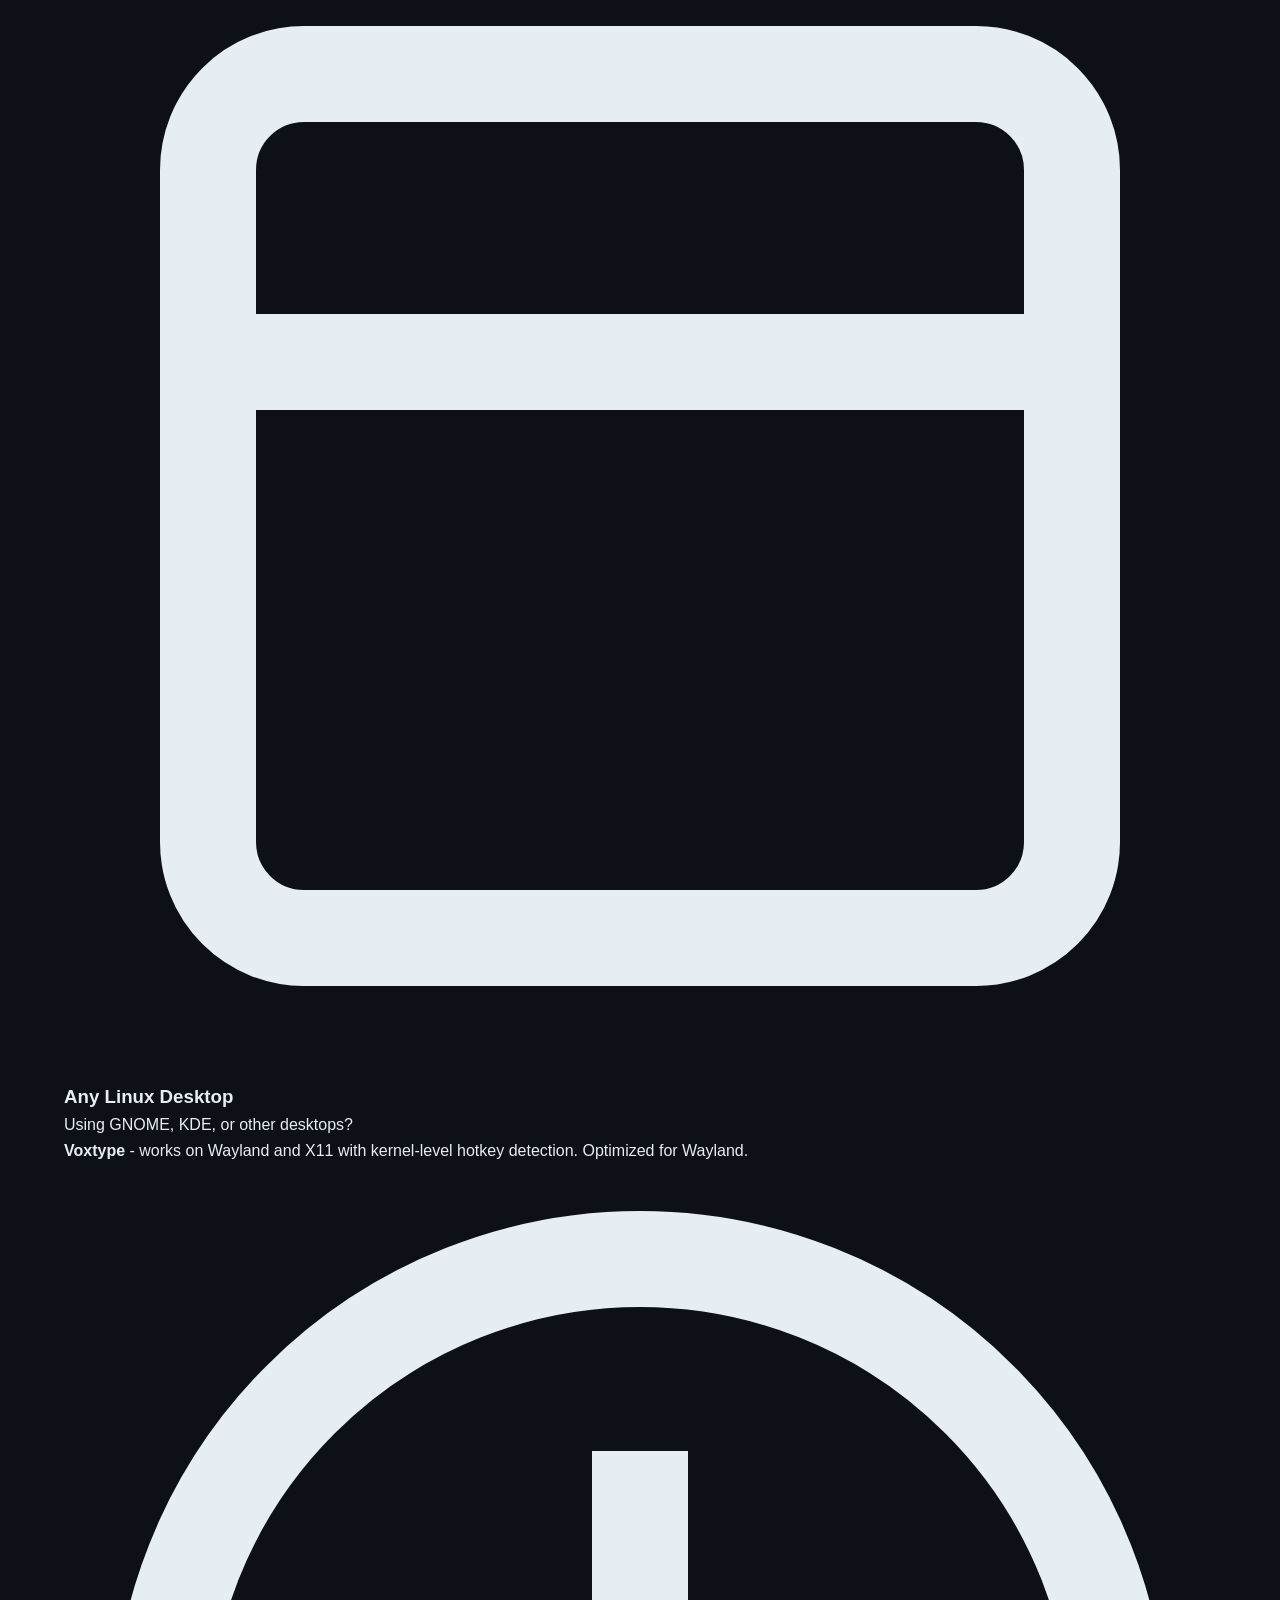
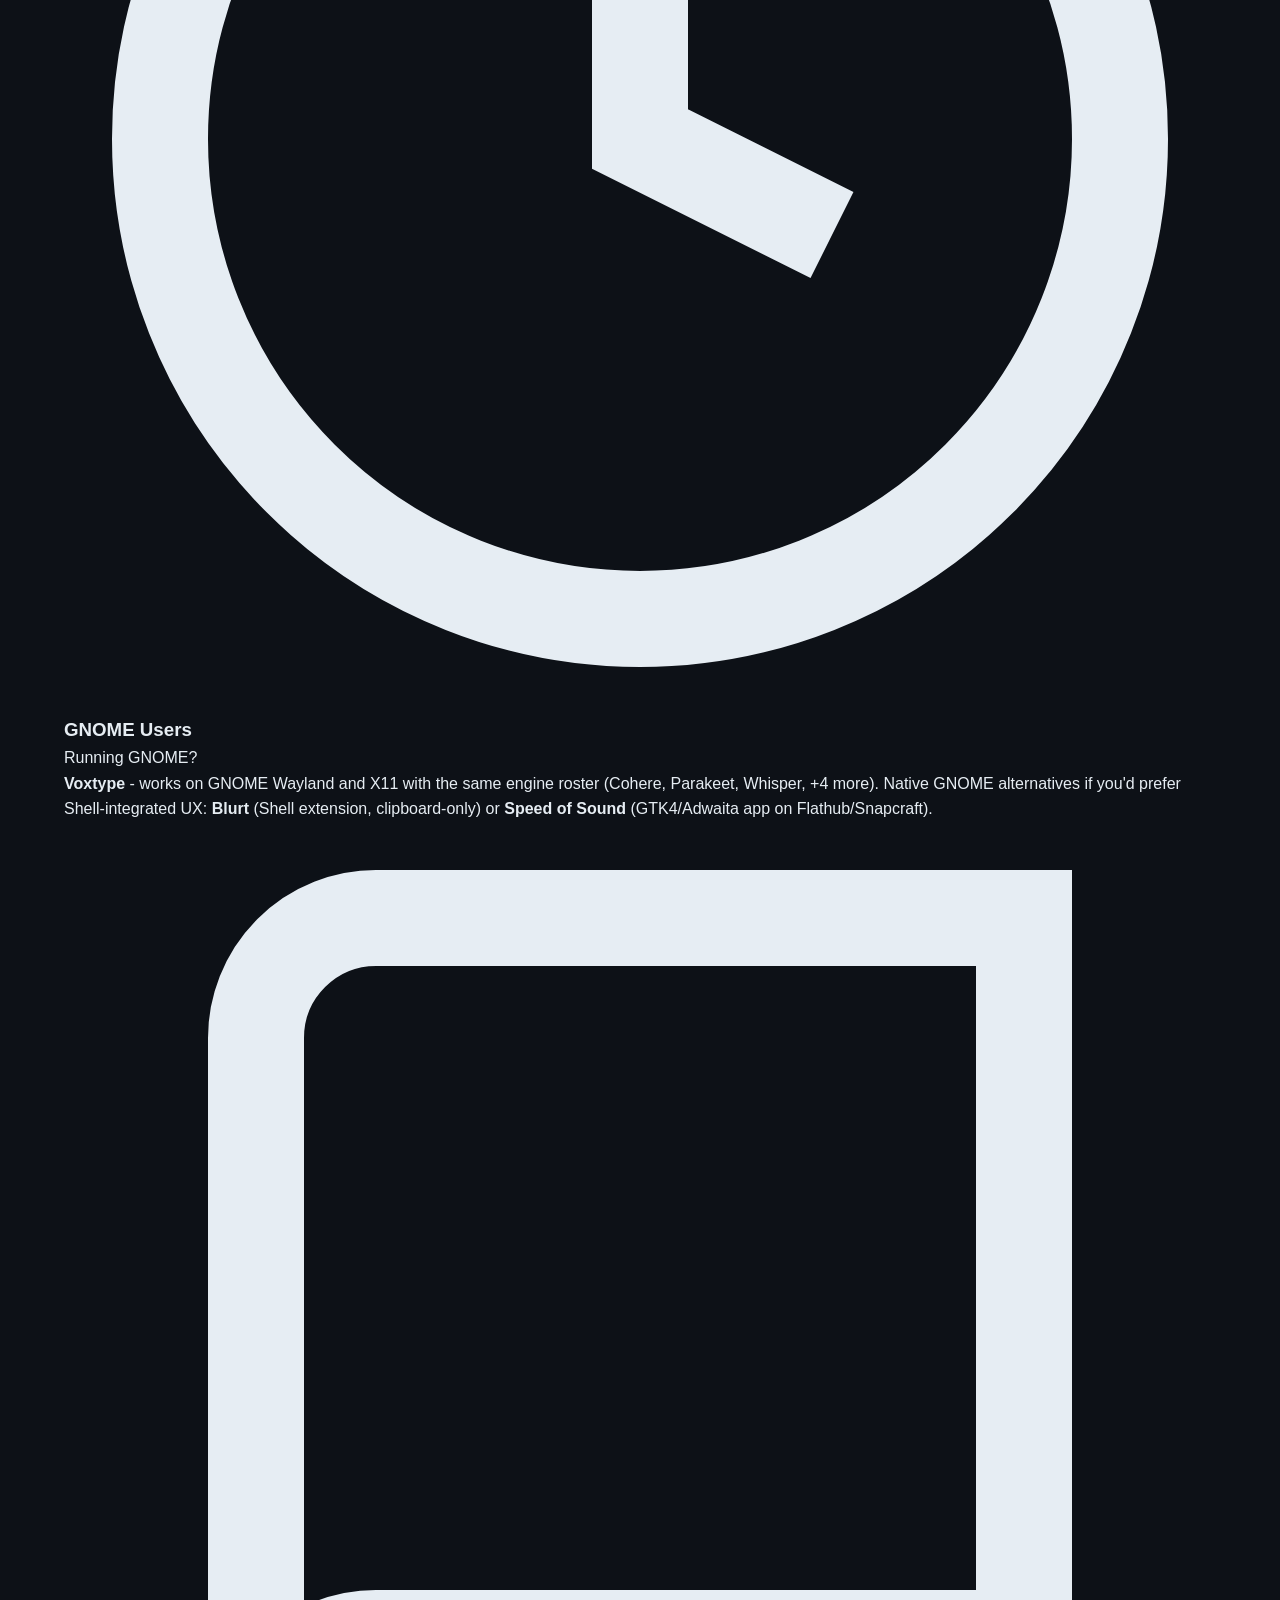
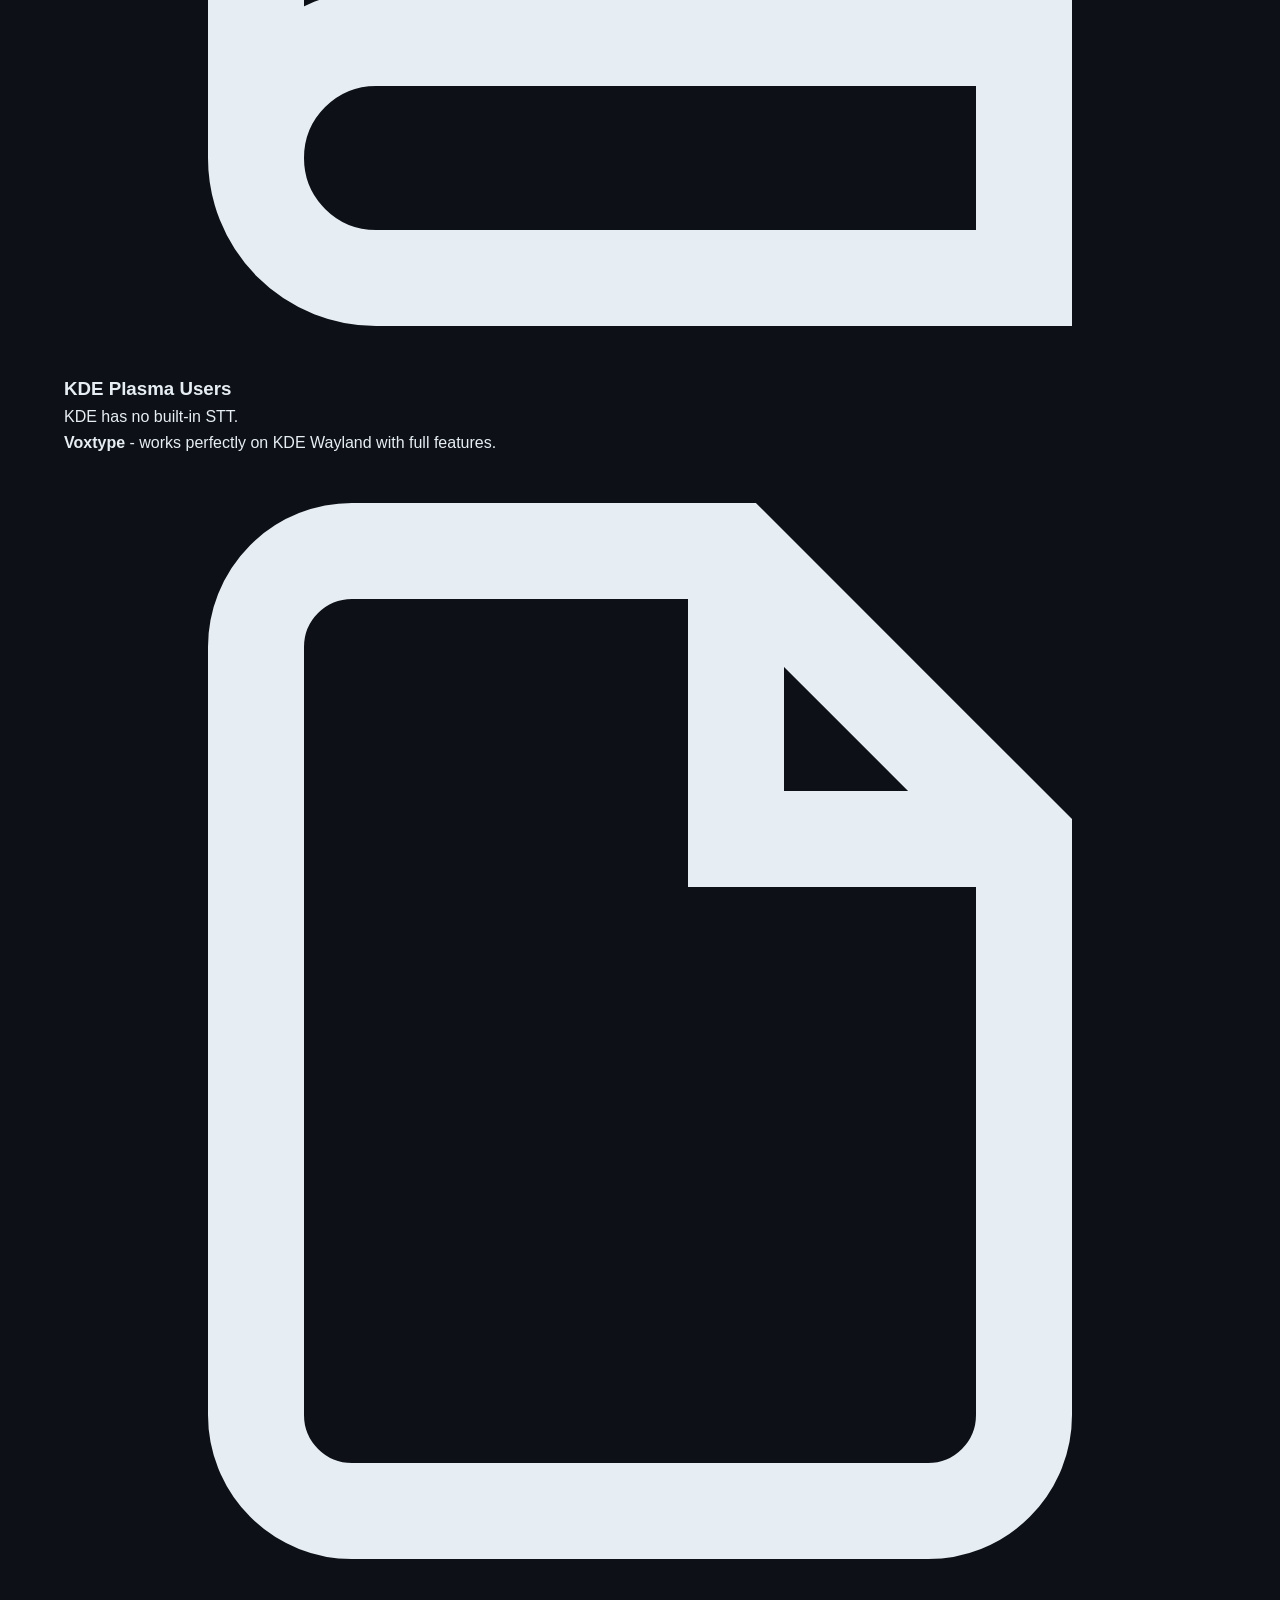
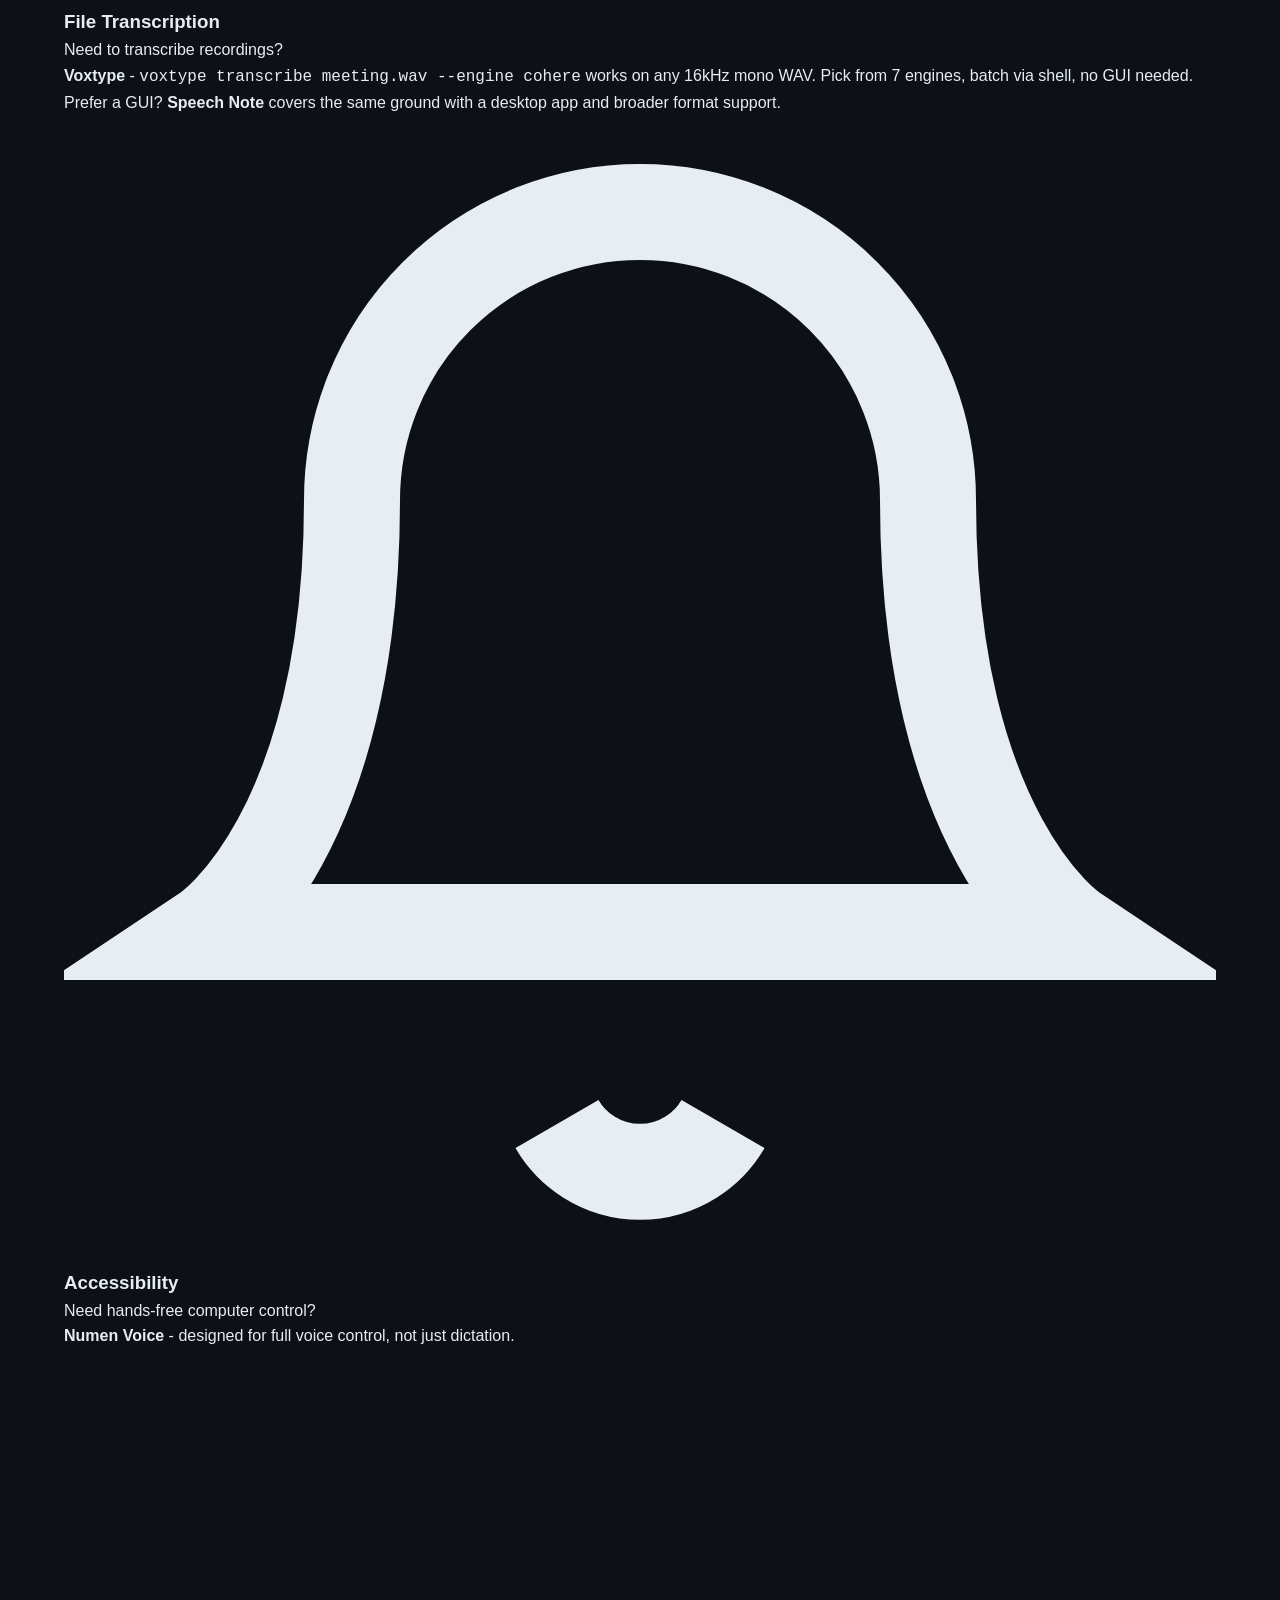
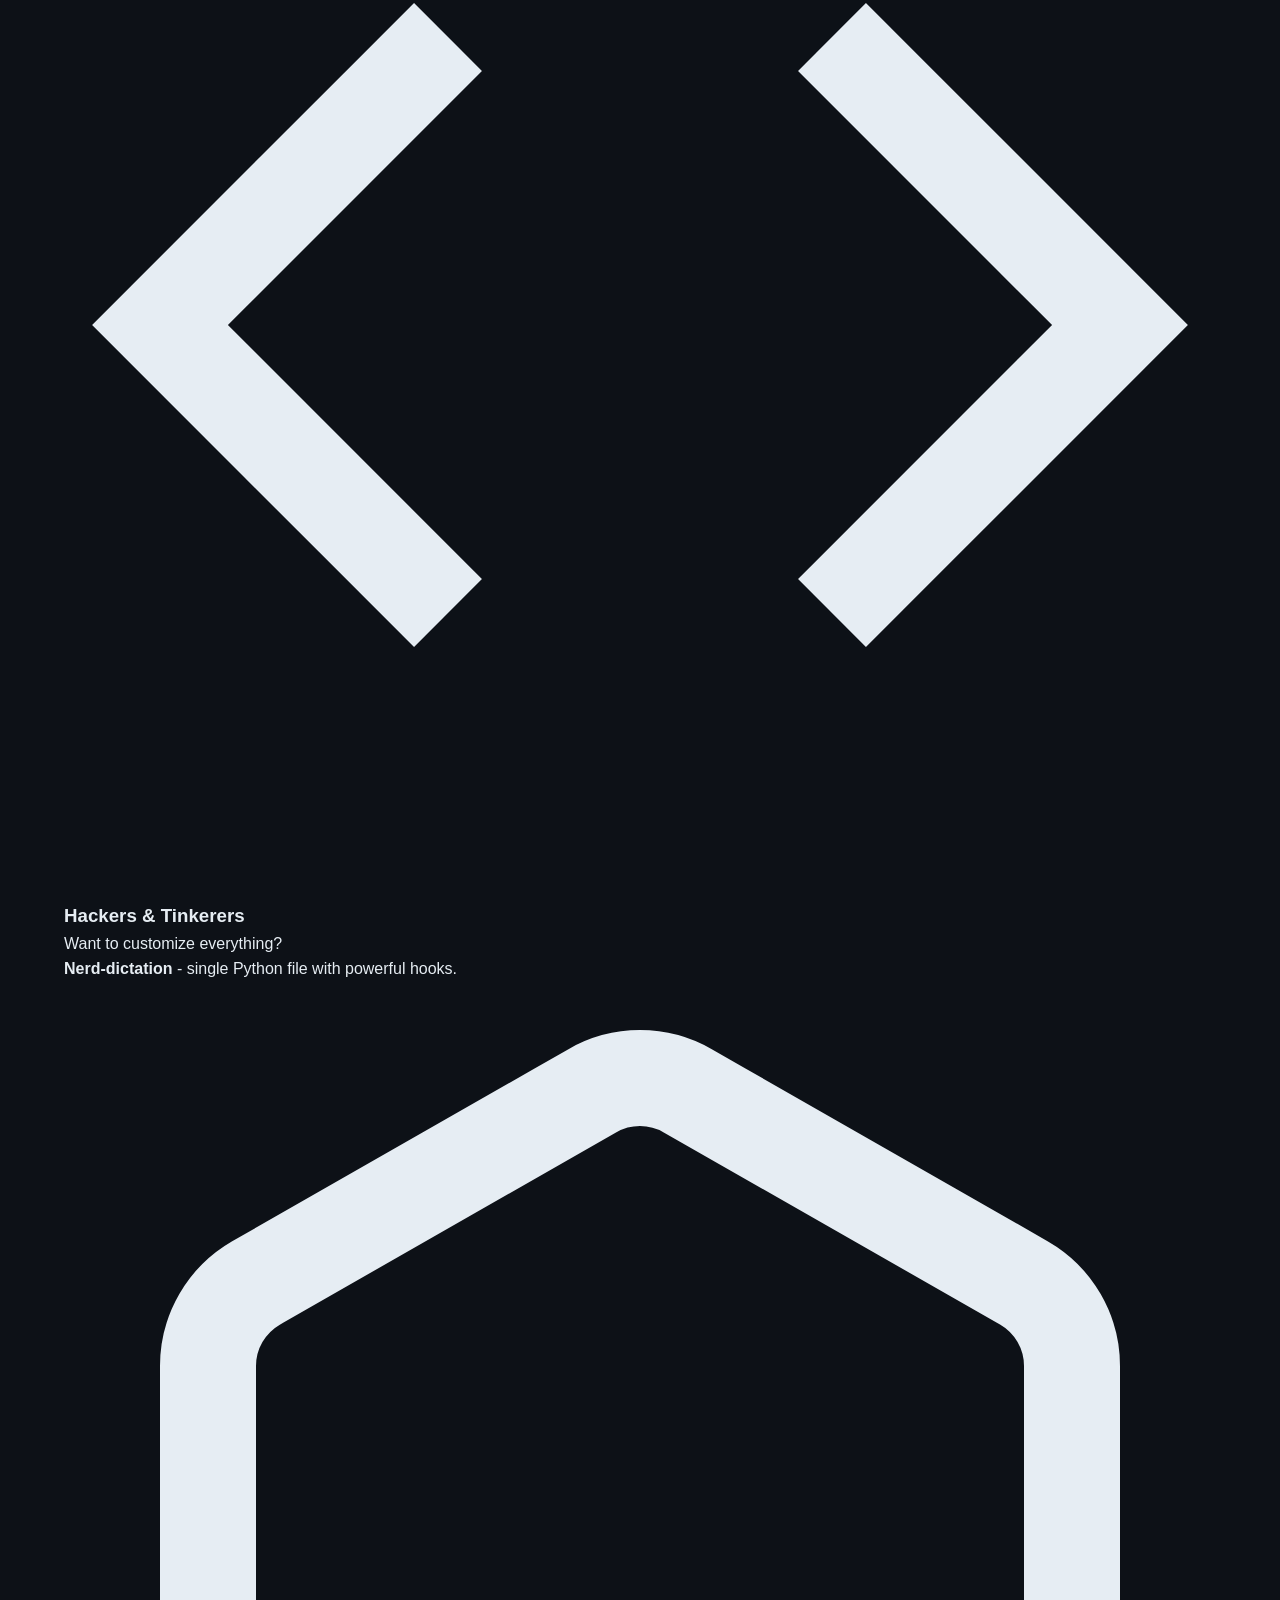
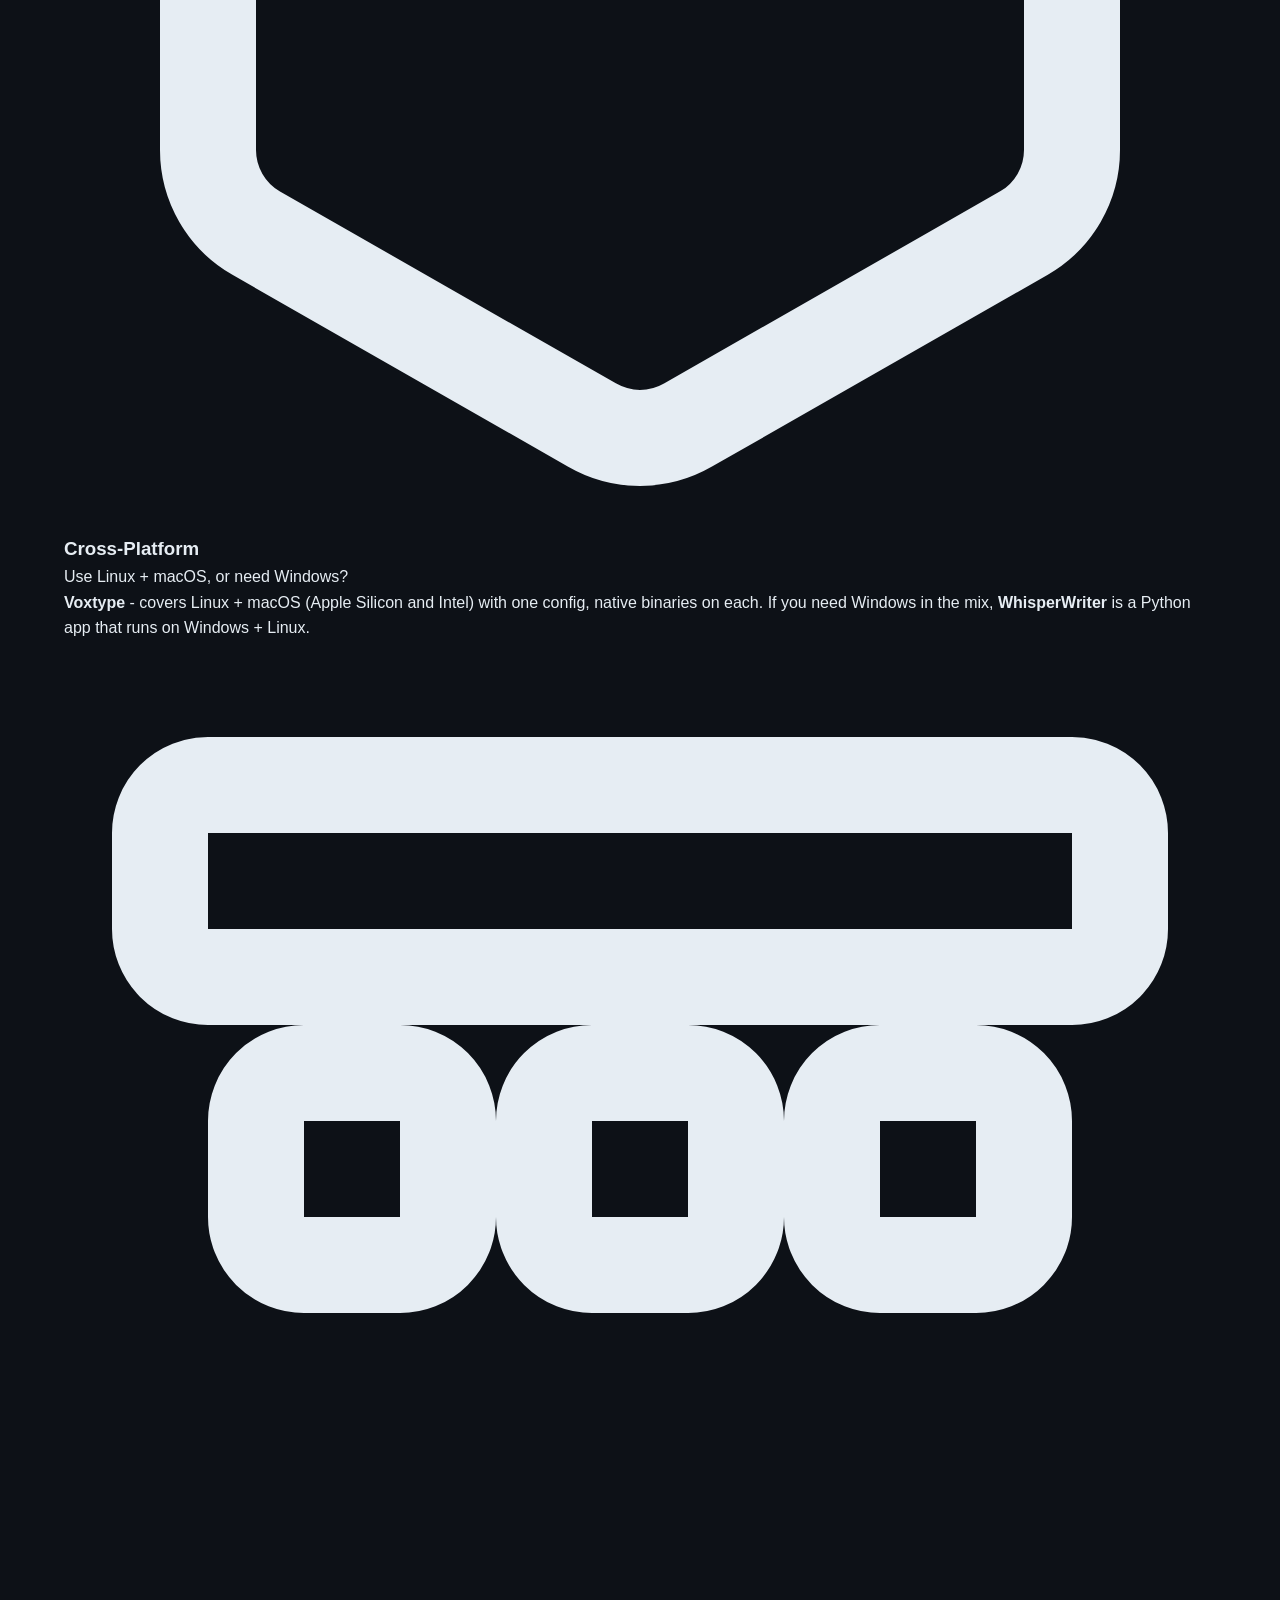
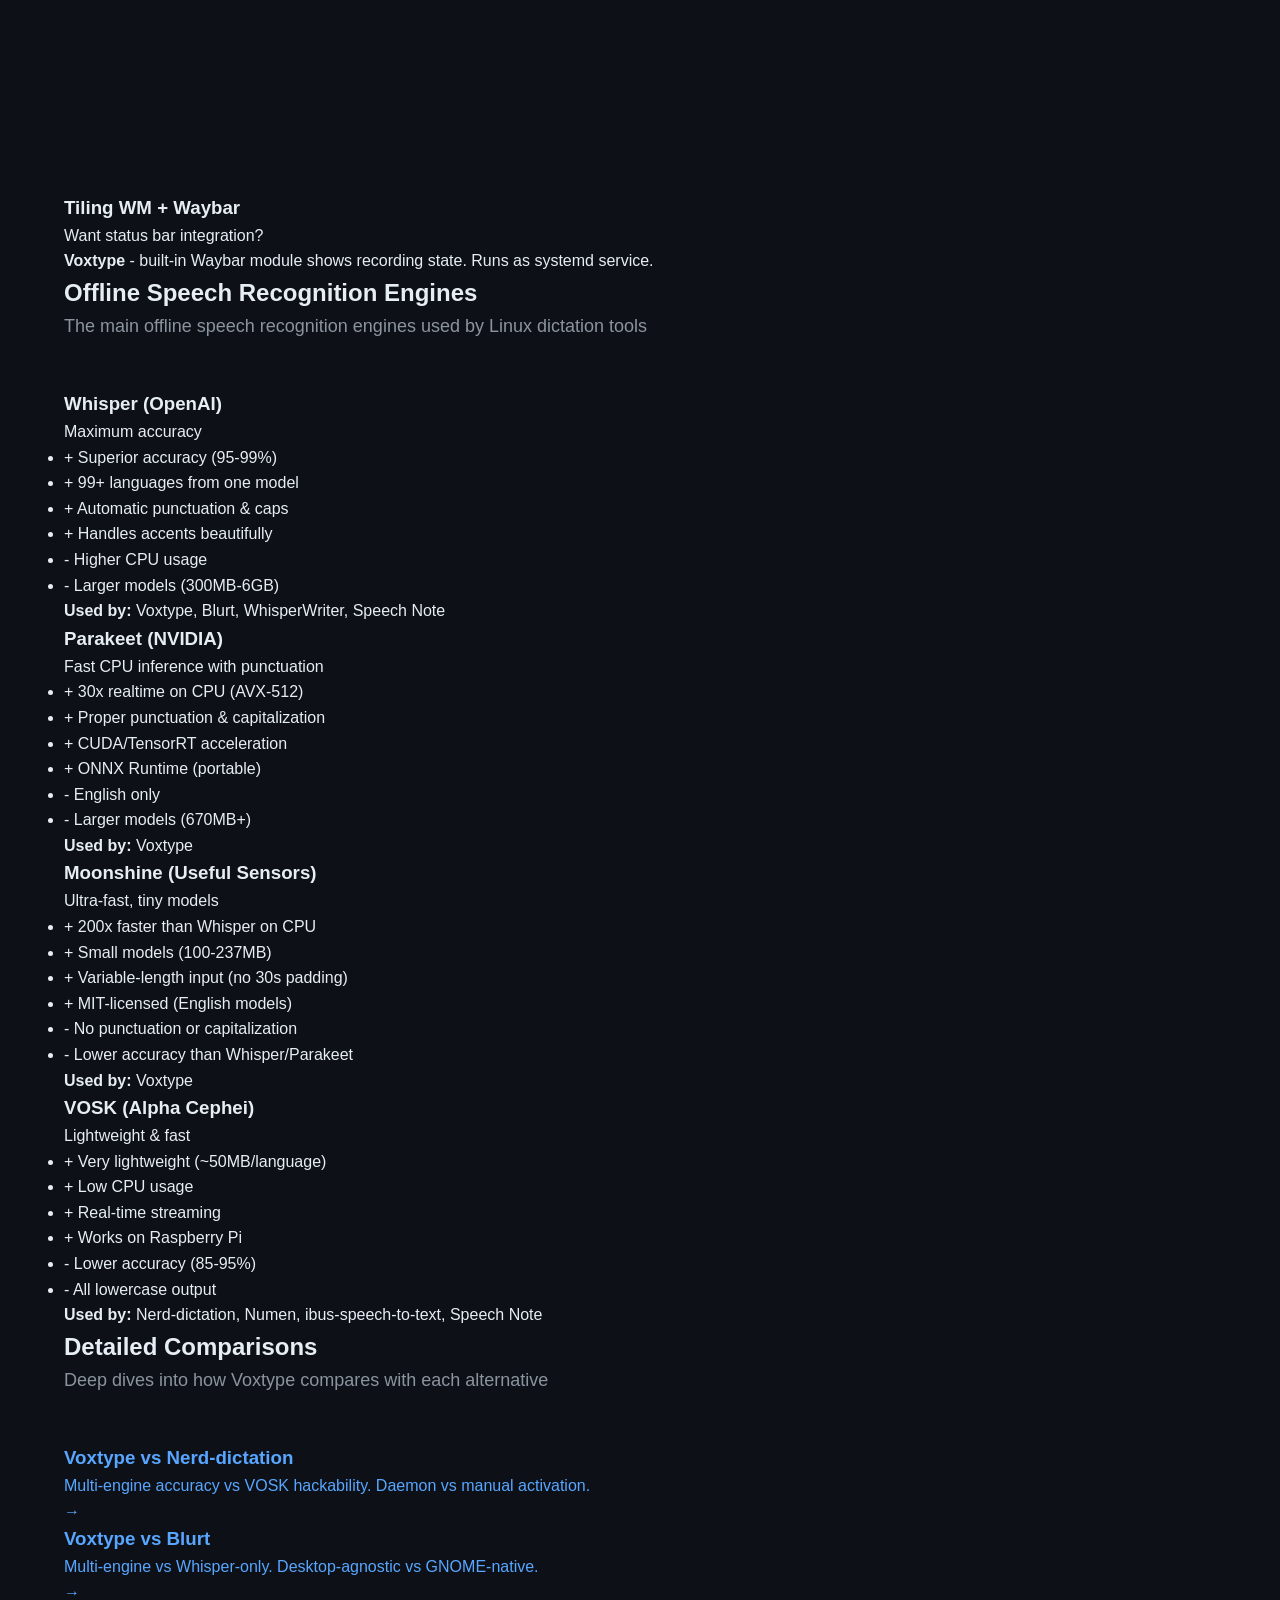
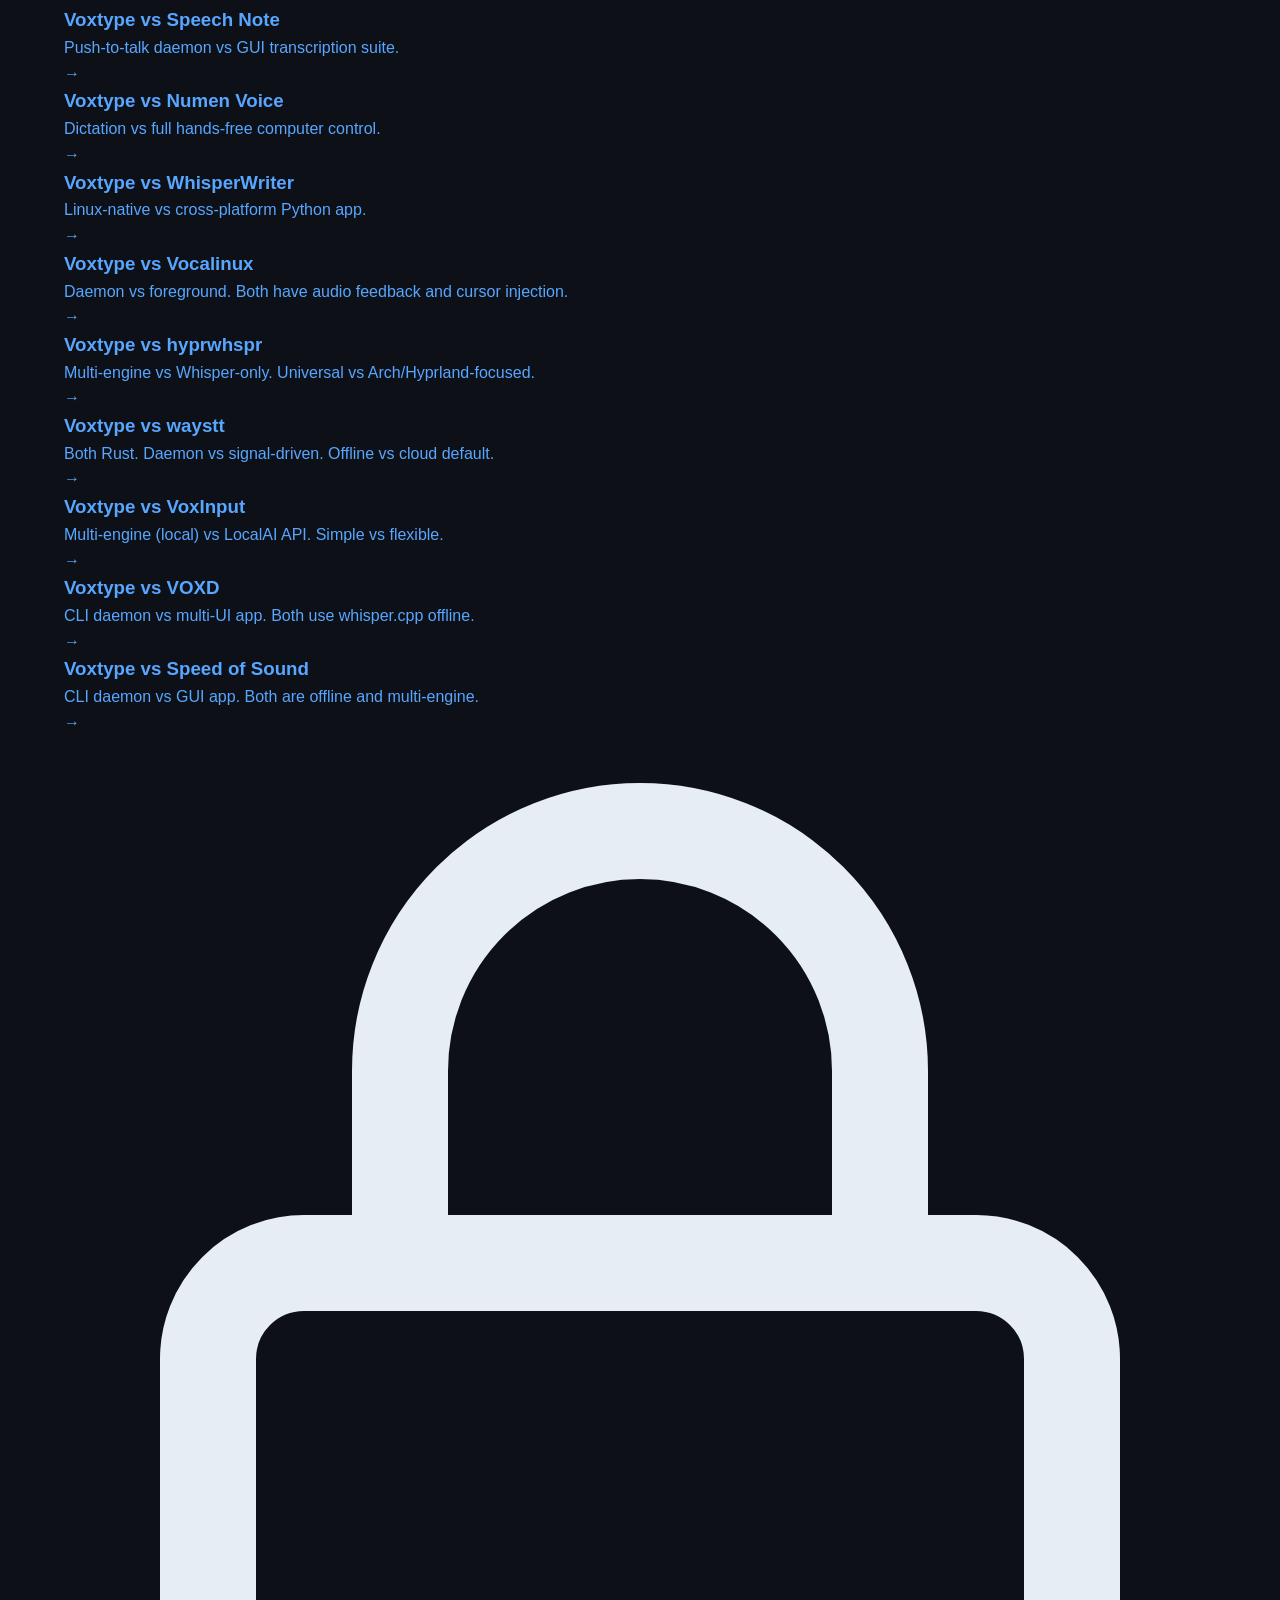
==== commit b6b06093: "Merge feature/tui-polish: A/B/C/D website polish" ====
--- a/website/compare/index.html
+++ b/website/compare/index.html
@@ -256,7 +256,7 @@
                     </div>
                     <h3>GNOME Users</h3>
                     <p>Running GNOME?</p>
-                    <p class="rec-answer"><strong>Blurt</strong> - native GNOME Shell extension. Note: clipboard-only (requires paste).<br><strong>Speed of Sound</strong> - GTK4/Adwaita desktop app, available on Flathub and Snapcraft.</p>
+                    <p class="rec-answer"><strong>Voxtype</strong> - works on GNOME Wayland and X11 with the same engine roster (Cohere, Parakeet, Whisper, +4 more). Native GNOME alternatives if you'd prefer Shell-integrated UX: <strong>Blurt</strong> (Shell extension, clipboard-only) or <strong>Speed of Sound</strong> (GTK4/Adwaita app on Flathub/Snapcraft).</p>
                 </div>
                 <div class="rec-card">
                     <div class="rec-icon">
@@ -278,7 +278,7 @@
                     </div>
                     <h3>File Transcription</h3>
                     <p>Need to transcribe recordings?</p>
-                    <p class="rec-answer"><strong>Speech Note</strong> - GUI app with multiple engines and file import.</p>
+                    <p class="rec-answer"><strong>Voxtype</strong> - <code>voxtype transcribe meeting.wav --engine cohere</code> works on any 16kHz mono WAV. Pick from 7 engines, batch via shell, no GUI needed. Prefer a GUI? <strong>Speech Note</strong> covers the same ground with a desktop app and broader format support.</p>
                 </div>
                 <div class="rec-card">
                     <div class="rec-icon">
@@ -309,8 +309,8 @@
                         </svg>
                     </div>
                     <h3>Cross-Platform</h3>
-                    <p>Use Windows and Linux?</p>
-                    <p class="rec-answer"><strong>WhisperWriter</strong> - Python app that works on both platforms.</p>
+                    <p>Use Linux + macOS, or need Windows?</p>
+                    <p class="rec-answer"><strong>Voxtype</strong> - covers Linux + macOS (Apple Silicon and Intel) with one config, native binaries on each. If you need Windows in the mix, <strong>WhisperWriter</strong> is a Python app that runs on Windows + Linux.</p>
                 </div>
                 <div class="rec-card">
                     <div class="rec-icon">
--- a/website/css/style.css
+++ b/website/css/style.css
@@ -0,0 +1,1212 @@
+/* Voxtype Website Styles */
+
+/* ==================== Variables ==================== */
+:root {
+    /* Colors */
+    --color-bg: #0d1117;
+    --color-bg-secondary: #161b22;
+    --color-bg-tertiary: #21262d;
+    --color-border: #30363d;
+    --color-text: #e6edf3;
+    --color-text-secondary: #8b949e;
+    --color-text-muted: #6e7681;
+    --color-primary: #58a6ff;
+    --color-primary-hover: #79b8ff;
+    --color-secondary: #238636;
+    --color-secondary-hover: #2ea043;
+    --color-accent: #f78166;
+    --color-success: #3fb950;
+    --color-warning: #d29922;
+
+    /* Typography */
+    --font-sans: 'Inter', -apple-system, BlinkMacSystemFont, 'Segoe UI', Roboto, Oxygen, Ubuntu, sans-serif;
+    --font-mono: 'JetBrains Mono', 'Fira Code', 'SF Mono', Menlo, Monaco, 'Courier New', monospace;
+
+    /* Spacing */
+    --space-xs: 0.25rem;
+    --space-sm: 0.5rem;
+    --space-md: 1rem;
+    --space-lg: 1.5rem;
+    --space-xl: 2rem;
+    --space-2xl: 3rem;
+    --space-3xl: 4rem;
+
+    /* Borders */
+    --radius-sm: 4px;
+    --radius-md: 8px;
+    --radius-lg: 12px;
+    --radius-xl: 16px;
+
+    /* Transitions */
+    --transition-fast: 150ms ease;
+    --transition-normal: 250ms ease;
+
+    /* Container */
+    --container-max: 1200px;
+}
+
+/* ==================== Reset ==================== */
+*, *::before, *::after {
+    box-sizing: border-box;
+}
+
+* {
+    margin: 0;
+    padding: 0;
+}
+
+html {
+    scroll-behavior: smooth;
+}
+
+body {
+    font-family: var(--font-sans);
+    background: var(--color-bg);
+    color: var(--color-text);
+    line-height: 1.6;
+    -webkit-font-smoothing: antialiased;
+    -moz-osx-font-smoothing: grayscale;
+}
+
+img, svg {
+    display: block;
+    max-width: 100%;
+}
+
+a {
+    color: var(--color-primary);
+    text-decoration: none;
+    transition: color var(--transition-fast);
+}
+
+a:hover {
+    color: var(--color-primary-hover);
+}
+
+code, pre {
+    font-family: var(--font-mono);
+}
+
+/* ==================== Utilities ==================== */
+.container {
+    max-width: var(--container-max);
+    margin: 0 auto;
+    padding: 0 var(--space-lg);
+}
+
+.section-subtitle {
+    color: var(--color-text-secondary);
+    font-size: 1.125rem;
+    margin-bottom: var(--space-2xl);
+}
+
+/* ==================== Buttons ==================== */
+.btn {
+    display: inline-flex;
+    align-items: center;
+    gap: var(--space-sm);
+    padding: var(--space-sm) var(--space-lg);
+    font-size: 1rem;
+    font-weight: 500;
+    border-radius: var(--radius-md);
+    border: 1px solid transparent;
+    cursor: pointer;
+    transition: all var(--transition-fast);
+}
+
+.btn-primary {
+    background: var(--color-primary);
+    color: var(--color-bg);
+}
+
+.btn-primary:hover {
+    background: var(--color-primary-hover);
+    color: var(--color-bg);
+}
+
+.btn-secondary {
+    background: transparent;
+    border-color: var(--color-border);
+    color: var(--color-text);
+}
+
+.btn-secondary:hover {
+    background: var(--color-bg-tertiary);
+    border-color: var(--color-text-secondary);
+    color: var(--color-text);
+}
+
+.btn-large {
+    padding: var(--space-md) var(--space-xl);
+    font-size: 1.125rem;
+}
+
+/* ==================== Navigation ==================== */
+.navbar {
+    position: fixed;
+    top: 0;
+    left: 0;
+    right: 0;
+    background: rgba(13, 17, 23, 0.95);
+    backdrop-filter: blur(10px);
+    border-bottom: 1px solid var(--color-border);
+    z-index: 1000;
+}
+
+.nav-container {
+    max-width: var(--container-max);
+    margin: 0 auto;
+    padding: var(--space-md) var(--space-lg);
+    display: flex;
+    align-items: center;
+    justify-content: space-between;
+}
+
+.nav-logo {
+    display: flex;
+    align-items: center;
+    gap: var(--space-sm);
+    font-size: 1.25rem;
+    font-weight: 600;
+    color: var(--color-text);
+}
+
+.nav-logo:hover {
+    color: var(--color-text);
+}
+
+.logo-icon {
+    width: 28px;
+    height: 28px;
+    color: var(--color-primary);
+}
+
+.nav-links {
+    display: flex;
+    align-items: center;
+    gap: var(--space-xl);
+}
+
+.nav-links a {
+    color: var(--color-text-secondary);
+    font-size: 0.9375rem;
+}
+
+.nav-links a:hover {
+    color: var(--color-text);
+}
+
+.nav-github {
+    display: flex;
+    align-items: center;
+    gap: var(--space-xs);
+}
+
+.nav-github svg {
+    width: 18px;
+    height: 18px;
+}
+
+.nav-toggle {
+    display: none;
+    flex-direction: column;
+    gap: 4px;
+    background: none;
+    border: none;
+    cursor: pointer;
+    padding: var(--space-sm);
+}
+
+.nav-toggle span {
+    display: block;
+    width: 24px;
+    height: 2px;
+    background: var(--color-text);
+    transition: var(--transition-fast);
+}
+
+/* ==================== Hero ==================== */
+.hero {
+    padding: 8rem var(--space-lg) var(--space-3xl);
+    text-align: center;
+}
+
+.hero-content {
+    max-width: 900px;
+    margin: 0 auto;
+}
+
+.hero h1 {
+    font-size: clamp(2rem, 5vw, 3.5rem);
+    font-weight: 700;
+    line-height: 1.2;
+    margin-bottom: var(--space-lg);
+}
+
+.highlight {
+    color: var(--color-primary);
+}
+
+.hero-subtitle {
+    font-size: 1.25rem;
+    color: var(--color-text-secondary);
+    max-width: 600px;
+    margin: 0 auto var(--space-lg);
+}
+
+.hero-badges {
+    display: flex;
+    justify-content: center;
+    gap: var(--space-md);
+    margin-bottom: var(--space-xl);
+    flex-wrap: wrap;
+}
+
+.badge {
+    padding: var(--space-xs) var(--space-md);
+    background: var(--color-bg-tertiary);
+    border: 1px solid var(--color-border);
+    border-radius: var(--radius-xl);
+    font-size: 0.875rem;
+    color: var(--color-text-secondary);
+}
+
+.hero-cta {
+    display: flex;
+    justify-content: center;
+    gap: var(--space-md);
+    margin-bottom: var(--space-2xl);
+    flex-wrap: wrap;
+}
+
+/* Terminal */
+.hero-terminal {
+    max-width: 700px;
+    margin: 0 auto;
+    background: var(--color-bg-secondary);
+    border: 1px solid var(--color-border);
+    border-radius: var(--radius-lg);
+    overflow: hidden;
+    text-align: left;
+}
+
+.terminal-header {
+    display: flex;
+    align-items: center;
+    gap: var(--space-sm);
+    padding: var(--space-sm) var(--space-md);
+    background: var(--color-bg-tertiary);
+    border-bottom: 1px solid var(--color-border);
+}
+
+.terminal-dot {
+    width: 12px;
+    height: 12px;
+    border-radius: 50%;
+}
+
+.terminal-dot.red { background: #ff5f56; }
+.terminal-dot.yellow { background: #ffbd2e; }
+.terminal-dot.green { background: #27c93f; }
+
+.terminal-title {
+    margin-left: auto;
+    font-size: 0.8125rem;
+    color: var(--color-text-muted);
+}
+
+.terminal-body {
+    padding: var(--space-md);
+    overflow-x: auto;
+}
+
+.terminal-body pre {
+    margin: 0;
+    font-size: 0.875rem;
+    line-height: 1.5;
+}
+
+.terminal-body .prompt { color: var(--color-success); }
+.terminal-body .info { color: var(--color-primary); }
+.terminal-body .success { color: var(--color-success); }
+.terminal-body .comment { color: var(--color-text-muted); }
+.terminal-body .output { color: var(--color-accent); }
+
+/* ==================== Features ==================== */
+.features {
+    padding: var(--space-3xl) var(--space-lg);
+    background: var(--color-bg-secondary);
+}
+
+.features h2 {
+    text-align: center;
+    font-size: 2.5rem;
+    margin-bottom: var(--space-sm);
+}
+
+.features .section-subtitle {
+    text-align: center;
+}
+
+.feature-grid {
+    display: grid;
+    /* Auto-fit handles small viewports gracefully (1 col on phones, 2 on
+       tablets). The desktop override below pins exactly 4 columns at
+       >=1080px so the 12 cards land in three even rows. */
+    grid-template-columns: repeat(auto-fit, minmax(260px, 1fr));
+    gap: var(--space-xl);
+}
+
+@media (min-width: 1080px) {
+    .feature-grid {
+        grid-template-columns: repeat(4, 1fr);
+    }
+}
+
+/* Latest news preview on the homepage. Three cards link out to the full
+   article on /news/#anchor. */
+.news-preview {
+    padding: var(--space-3xl) 0;
+    background: var(--color-bg-alt);
+}
+
+.news-preview-grid {
+    display: grid;
+    grid-template-columns: repeat(auto-fit, minmax(280px, 1fr));
+    gap: var(--space-xl);
+    margin-bottom: var(--space-xl);
+}
+
+@media (min-width: 1080px) {
+    .news-preview-grid {
+        grid-template-columns: repeat(3, 1fr);
+    }
+}
+
+.news-preview-card {
+    display: block;
+    padding: var(--space-xl);
+    background: var(--color-bg);
+    border: 1px solid var(--color-border);
+    border-radius: var(--radius-lg);
+    color: inherit;
+    text-decoration: none;
+    transition: border-color var(--transition-fast), transform var(--transition-fast);
+}
+
+.news-preview-card:hover {
+    border-color: var(--color-accent);
+    transform: translateY(-2px);
+}
+
+.news-preview-meta {
+    display: flex;
+    gap: var(--space-md);
+    align-items: center;
+    margin-bottom: var(--space-md);
+    font-size: 0.875rem;
+    color: var(--color-text-dim);
+}
+
+.news-preview-tag {
+    padding: 0.125rem 0.5rem;
+    background: var(--color-accent);
+    color: var(--color-bg);
+    border-radius: var(--radius-sm);
+    font-weight: 600;
+    font-size: 0.75rem;
+    text-transform: uppercase;
+    letter-spacing: 0.05em;
+}
+
+.news-preview-card h3 {
+    margin: 0 0 var(--space-md) 0;
+    font-size: 1.125rem;
+    line-height: 1.4;
+}
+
+.news-preview-card p {
+    margin: 0 0 var(--space-md) 0;
+    color: var(--color-text-dim);
+    font-size: 0.9375rem;
+    line-height: 1.5;
+}
+
+.news-preview-link {
+    color: var(--color-accent);
+    font-weight: 600;
+    font-size: 0.9375rem;
+}
+
+.news-preview-cta {
+    text-align: center;
+}
+
+.feature-card {
+    padding: var(--space-xl);
+    background: var(--color-bg);
+    border: 1px solid var(--color-border);
+    border-radius: var(--radius-lg);
+    transition: border-color var(--transition-fast);
+}
+
+.feature-card:hover {
+    border-color: var(--color-primary);
+}
+
+.feature-icon {
+    width: 48px;
+    height: 48px;
+    margin-bottom: var(--space-md);
+    color: var(--color-primary);
+}
+
+.feature-icon svg {
+    width: 100%;
+    height: 100%;
+}
+
+.feature-card h3 {
+    font-size: 1.25rem;
+    margin-bottom: var(--space-sm);
+}
+
+.feature-card p {
+    color: var(--color-text-secondary);
+    font-size: 0.9375rem;
+}
+
+/* ==================== Demo ==================== */
+.demo {
+    padding: var(--space-3xl) var(--space-lg);
+}
+
+.demo h2 {
+    text-align: center;
+    font-size: 2.5rem;
+    margin-bottom: var(--space-sm);
+}
+
+.demo .section-subtitle {
+    text-align: center;
+}
+
+.demo-steps {
+    display: grid;
+    grid-template-columns: repeat(auto-fit, minmax(250px, 1fr));
+    gap: var(--space-xl);
+    max-width: 1000px;
+    margin: 0 auto;
+}
+
+.demo-step {
+    text-align: center;
+}
+
+.step-number {
+    width: 48px;
+    height: 48px;
+    margin: 0 auto var(--space-md);
+    display: flex;
+    align-items: center;
+    justify-content: center;
+    background: var(--color-primary);
+    color: var(--color-bg);
+    font-size: 1.5rem;
+    font-weight: 700;
+    border-radius: 50%;
+}
+
+.step-content h3 {
+    font-size: 1.125rem;
+    margin-bottom: var(--space-sm);
+}
+
+.step-content p {
+    color: var(--color-text-secondary);
+    font-size: 0.9375rem;
+    margin-bottom: var(--space-md);
+}
+
+.step-visual {
+    height: 80px;
+    display: flex;
+    align-items: center;
+    justify-content: center;
+}
+
+/* Key animation */
+.key-animation {
+    display: flex;
+    flex-direction: column;
+    align-items: center;
+    gap: var(--space-xs);
+}
+
+.key {
+    padding: var(--space-sm) var(--space-md);
+    background: var(--color-bg-tertiary);
+    border: 2px solid var(--color-border);
+    border-radius: var(--radius-sm);
+    font-family: var(--font-mono);
+    font-size: 0.875rem;
+    animation: keyPulse 2s ease-in-out infinite;
+}
+
+.key-state {
+    font-size: 0.75rem;
+    color: var(--color-success);
+    animation: fadeInOut 2s ease-in-out infinite;
+}
+
+@keyframes keyPulse {
+    0%, 100% { border-color: var(--color-border); }
+    50% { border-color: var(--color-primary); box-shadow: 0 0 10px rgba(88, 166, 255, 0.3); }
+}
+
+@keyframes fadeInOut {
+    0%, 100% { opacity: 0.5; }
+    50% { opacity: 1; }
+}
+
+/* Waveform animation */
+.waveform {
+    display: flex;
+    align-items: center;
+    gap: 4px;
+    height: 40px;
+}
+
+.wave-bar {
+    width: 4px;
+    height: 100%;
+    background: var(--color-primary);
+    border-radius: 2px;
+    animation: wave 1s ease-in-out infinite;
+}
+
+.wave-bar:nth-child(1) { animation-delay: 0s; }
+.wave-bar:nth-child(2) { animation-delay: 0.1s; }
+.wave-bar:nth-child(3) { animation-delay: 0.2s; }
+.wave-bar:nth-child(4) { animation-delay: 0.3s; }
+.wave-bar:nth-child(5) { animation-delay: 0.2s; }
+.wave-bar:nth-child(6) { animation-delay: 0.1s; }
+.wave-bar:nth-child(7) { animation-delay: 0s; }
+
+@keyframes wave {
+    0%, 100% { transform: scaleY(0.3); }
+    50% { transform: scaleY(1); }
+}
+
+/* Processing animation */
+.processing-animation {
+    display: flex;
+    align-items: center;
+    gap: var(--space-md);
+    color: var(--color-text-secondary);
+    font-size: 0.875rem;
+}
+
+.spinner {
+    width: 24px;
+    height: 24px;
+    border: 2px solid var(--color-border);
+    border-top-color: var(--color-primary);
+    border-radius: 50%;
+    animation: spin 1s linear infinite;
+}
+
+@keyframes spin {
+    to { transform: rotate(360deg); }
+}
+
+/* Typing animation */
+.typing-animation {
+    font-family: var(--font-mono);
+    font-size: 1rem;
+}
+
+.typed-text::after {
+    content: 'Hello world';
+    animation: typing 3s steps(11) infinite;
+    overflow: hidden;
+    white-space: nowrap;
+    display: inline-block;
+    max-width: 0;
+}
+
+@keyframes typing {
+    0%, 10% { max-width: 0; }
+    50%, 100% { max-width: 11ch; }
+}
+
+.cursor {
+    animation: blink 0.7s step-end infinite;
+}
+
+@keyframes blink {
+    0%, 100% { opacity: 1; }
+    50% { opacity: 0; }
+}
+
+/* ==================== Models ==================== */
+.models {
+    padding: var(--space-3xl) var(--space-lg);
+    background: var(--color-bg-secondary);
+}
+
+.models h2 {
+    text-align: center;
+    font-size: 2.5rem;
+    margin-bottom: var(--space-sm);
+}
+
+.models .section-subtitle {
+    text-align: center;
+}
+
+.model-table-wrapper {
+    overflow-x: auto;
+    margin-bottom: var(--space-lg);
+}
+
+.model-table {
+    width: 100%;
+    border-collapse: collapse;
+    background: var(--color-bg);
+    border: 1px solid var(--color-border);
+    border-radius: var(--radius-lg);
+    overflow: hidden;
+}
+
+.model-table th,
+.model-table td {
+    padding: var(--space-md) var(--space-lg);
+    text-align: left;
+    border-bottom: 1px solid var(--color-border);
+}
+
+.model-table th {
+    background: var(--color-bg-tertiary);
+    font-weight: 600;
+    font-size: 0.875rem;
+    color: var(--color-text-secondary);
+    text-transform: uppercase;
+    letter-spacing: 0.05em;
+}
+
+.model-table tr:last-child td {
+    border-bottom: none;
+}
+
+.model-table tr.recommended {
+    background: rgba(88, 166, 255, 0.1);
+}
+
+.model-table code {
+    padding: var(--space-xs) var(--space-sm);
+    background: var(--color-bg-tertiary);
+    border-radius: var(--radius-sm);
+    font-size: 0.875rem;
+}
+
+.rec-badge {
+    display: inline-block;
+    margin-left: var(--space-sm);
+    padding: 2px var(--space-sm);
+    background: var(--color-primary);
+    color: var(--color-bg);
+    font-size: 0.6875rem;
+    font-weight: 600;
+    border-radius: var(--radius-xl);
+    text-transform: uppercase;
+}
+
+.speed-bar,
+.accuracy-bar {
+    width: 100px;
+    height: 8px;
+    background: var(--color-bg-tertiary);
+    border-radius: var(--radius-xl);
+    overflow: hidden;
+}
+
+.speed-fill {
+    height: 100%;
+    background: var(--color-success);
+    border-radius: var(--radius-xl);
+}
+
+.accuracy-fill {
+    height: 100%;
+    background: var(--color-primary);
+    border-radius: var(--radius-xl);
+}
+
+.model-note {
+    text-align: center;
+    color: var(--color-text-secondary);
+    font-size: 0.9375rem;
+}
+
+/* ==================== Install ==================== */
+.install {
+    padding: var(--space-3xl) var(--space-lg);
+}
+
+.install h2 {
+    text-align: center;
+    font-size: 2.5rem;
+    margin-bottom: var(--space-sm);
+}
+
+.install .section-subtitle {
+    text-align: center;
+}
+
+.install-pitch {
+    text-align: center;
+    color: var(--color-text-secondary);
+    font-size: 1rem;
+    max-width: 600px;
+    margin: 0 auto var(--space-xl);
+    font-style: italic;
+}
+
+.install-tabs {
+    display: flex;
+    justify-content: center;
+    gap: var(--space-sm);
+    margin-bottom: var(--space-xl);
+    flex-wrap: wrap;
+}
+
+.tab-btn {
+    padding: var(--space-sm) var(--space-lg);
+    background: transparent;
+    border: 1px solid var(--color-border);
+    border-radius: var(--radius-md);
+    color: var(--color-text-secondary);
+    font-size: 0.9375rem;
+    cursor: pointer;
+    transition: all var(--transition-fast);
+}
+
+.tab-btn:hover {
+    border-color: var(--color-text-secondary);
+    color: var(--color-text);
+}
+
+.tab-btn.active {
+    background: var(--color-primary);
+    border-color: var(--color-primary);
+    color: var(--color-bg);
+}
+
+.tab-content {
+    display: none;
+}
+
+.tab-content.active {
+    display: block;
+}
+
+.install-note {
+    font-size: 0.875rem;
+    color: var(--color-text-muted);
+    margin-bottom: var(--space-sm);
+    text-align: center;
+}
+
+/* Setup tabs (Standard vs Hyprland/Sway) */
+.setup-tabs {
+    display: flex;
+    justify-content: center;
+    gap: var(--space-sm);
+    margin-bottom: var(--space-lg);
+    flex-wrap: wrap;
+}
+
+.setup-tab-btn {
+    padding: var(--space-sm) var(--space-lg);
+    background: transparent;
+    border: 1px solid var(--color-border);
+    border-radius: var(--radius-md);
+    color: var(--color-text-secondary);
+    font-size: 0.9375rem;
+    cursor: pointer;
+    transition: all var(--transition-fast);
+}
+
+.setup-tab-btn:hover {
+    border-color: var(--color-text-secondary);
+    color: var(--color-text);
+}
+
+.setup-tab-btn.active {
+    background: var(--color-primary);
+    border-color: var(--color-primary);
+    color: var(--color-bg);
+}
+
+.setup-content {
+    display: none;
+}
+
+.setup-content.active {
+    display: block;
+}
+
+.setup-note {
+    font-size: 0.875rem;
+    color: var(--color-text-muted);
+    margin-bottom: var(--space-md);
+    text-align: center;
+}
+
+.setup-note code {
+    background: var(--color-bg-tertiary);
+    padding: 0.125rem 0.375rem;
+    border-radius: var(--radius-sm);
+    font-size: 0.8125rem;
+}
+
+.code-block {
+    max-width: 700px;
+    margin: 0 auto var(--space-lg);
+    background: var(--color-bg-secondary);
+    border: 1px solid var(--color-border);
+    border-radius: var(--radius-lg);
+    overflow: hidden;
+}
+
+.code-header {
+    display: flex;
+    justify-content: space-between;
+    align-items: center;
+    padding: var(--space-sm) var(--space-md);
+    background: var(--color-bg-tertiary);
+    border-bottom: 1px solid var(--color-border);
+    font-size: 0.8125rem;
+    color: var(--color-text-secondary);
+}
+
+.copy-btn {
+    padding: var(--space-xs) var(--space-sm);
+    background: transparent;
+    border: 1px solid var(--color-border);
+    border-radius: var(--radius-sm);
+    color: var(--color-text-secondary);
+    font-size: 0.75rem;
+    cursor: pointer;
+    transition: all var(--transition-fast);
+}
+
+.copy-btn:hover {
+    border-color: var(--color-text-secondary);
+    color: var(--color-text);
+}
+
+.code-block pre {
+    padding: var(--space-md);
+    overflow-x: auto;
+    font-size: 0.875rem;
+    line-height: 1.6;
+}
+
+.code-block .comment {
+    color: var(--color-text-muted);
+}
+
+.post-install {
+    max-width: 700px;
+    margin: var(--space-2xl) auto 0;
+}
+
+.post-install h3 {
+    text-align: center;
+    margin-bottom: var(--space-lg);
+}
+
+/* ==================== Compositors ==================== */
+.compositors {
+    padding: var(--space-3xl) var(--space-lg);
+    background: var(--color-bg-secondary);
+}
+
+.compositors h2 {
+    text-align: center;
+    font-size: 2.5rem;
+    margin-bottom: var(--space-sm);
+}
+
+.compositors .section-subtitle {
+    text-align: center;
+}
+
+.compositor-grid {
+    display: flex;
+    justify-content: center;
+    gap: var(--space-xl);
+    flex-wrap: wrap;
+}
+
+.compositor-card {
+    display: flex;
+    flex-direction: column;
+    align-items: center;
+    gap: var(--space-md);
+    padding: var(--space-xl);
+    background: var(--color-bg);
+    border: 1px solid var(--color-border);
+    border-radius: var(--radius-lg);
+    min-width: 140px;
+    transition: border-color var(--transition-fast);
+}
+
+.compositor-card:hover {
+    border-color: var(--color-primary);
+}
+
+.compositor-logo {
+    width: 64px;
+    height: 64px;
+    object-fit: contain;
+}
+
+.compositor-card span {
+    font-size: 0.9375rem;
+    color: var(--color-text-secondary);
+}
+
+/* ==================== Feedback ==================== */
+.feedback {
+    padding: var(--space-3xl) var(--space-lg);
+}
+
+.feedback h2 {
+    text-align: center;
+    font-size: 2.5rem;
+    margin-bottom: var(--space-sm);
+}
+
+.feedback .section-subtitle {
+    text-align: center;
+}
+
+.feedback-grid {
+    display: grid;
+    grid-template-columns: repeat(auto-fit, minmax(300px, 1fr));
+    gap: var(--space-xl);
+    max-width: 800px;
+    margin: 0 auto;
+}
+
+.feedback-card {
+    padding: var(--space-xl);
+    background: var(--color-bg-secondary);
+    border: 1px solid var(--color-border);
+    border-radius: var(--radius-lg);
+    text-align: center;
+    transition: border-color var(--transition-fast);
+}
+
+.feedback-card:hover {
+    border-color: var(--color-primary);
+}
+
+.feedback-icon {
+    width: 48px;
+    height: 48px;
+    margin: 0 auto var(--space-md);
+    color: var(--color-primary);
+}
+
+.feedback-icon svg {
+    width: 100%;
+    height: 100%;
+}
+
+.feedback-card h3 {
+    font-size: 1.25rem;
+    margin-bottom: var(--space-sm);
+}
+
+.feedback-card p {
+    color: var(--color-text-secondary);
+    font-size: 0.9375rem;
+    margin-bottom: var(--space-lg);
+}
+
+/* ==================== CTA ==================== */
+.cta {
+    padding: var(--space-3xl) var(--space-lg);
+    text-align: center;
+    background: linear-gradient(135deg, rgba(88, 166, 255, 0.1), rgba(88, 166, 255, 0.05));
+}
+
+.cta h2 {
+    font-size: 2rem;
+    margin-bottom: var(--space-sm);
+}
+
+.cta p {
+    color: var(--color-text-secondary);
+    margin-bottom: var(--space-xl);
+}
+
+.cta-buttons {
+    display: flex;
+    justify-content: center;
+    gap: var(--space-md);
+    flex-wrap: wrap;
+}
+
+/* ==================== Footer ==================== */
+.footer {
+    padding: var(--space-3xl) var(--space-lg) var(--space-xl);
+    background: var(--color-bg-secondary);
+    border-top: 1px solid var(--color-border);
+}
+
+.footer-content {
+    display: grid;
+    grid-template-columns: 1fr auto;
+    gap: var(--space-3xl);
+    margin-bottom: var(--space-2xl);
+}
+
+.footer-brand {
+    max-width: 300px;
+}
+
+.footer-logo {
+    display: flex;
+    align-items: center;
+    gap: var(--space-sm);
+    font-size: 1.25rem;
+    font-weight: 600;
+    color: var(--color-text);
+    margin-bottom: var(--space-md);
+}
+
+.footer-logo:hover {
+    color: var(--color-text);
+}
+
+.footer-brand p {
+    color: var(--color-text-secondary);
+    font-size: 0.9375rem;
+}
+
+.footer-links {
+    display: flex;
+    gap: var(--space-3xl);
+}
+
+.footer-column h4 {
+    font-size: 0.875rem;
+    font-weight: 600;
+    text-transform: uppercase;
+    letter-spacing: 0.05em;
+    color: var(--color-text-secondary);
+    margin-bottom: var(--space-md);
+}
+
+.footer-column a {
+    display: block;
+    color: var(--color-text-secondary);
+    font-size: 0.9375rem;
+    margin-bottom: var(--space-sm);
+}
+
+.footer-column a:hover {
+    color: var(--color-text);
+}
+
+.footer-bottom {
+    padding-top: var(--space-xl);
+    border-top: 1px solid var(--color-border);
+    text-align: center;
+}
+
+.footer-bottom p {
+    color: var(--color-text-muted);
+    font-size: 0.875rem;
+}
+
+/* ==================== Responsive ==================== */
+@media (max-width: 768px) {
+    .nav-links {
+        display: none;
+        position: absolute;
+        top: 100%;
+        left: 0;
+        right: 0;
+        flex-direction: column;
+        padding: var(--space-lg);
+        background: var(--color-bg-secondary);
+        border-bottom: 1px solid var(--color-border);
+    }
+
+    .nav-links.active {
+        display: flex;
+    }
+
+    .nav-toggle {
+        display: flex;
+    }
+
+    .hero h1 {
+        font-size: 2rem;
+    }
+
+    .hero-subtitle {
+        font-size: 1rem;
+    }
+
+    .demo-steps {
+        grid-template-columns: 1fr;
+    }
+
+    .footer-content {
+        grid-template-columns: 1fr;
+    }
+
+    .footer-links {
+        flex-wrap: wrap;
+        gap: var(--space-xl);
+    }
+}
+
+@media (max-width: 480px) {
+    .hero {
+        padding-top: 6rem;
+    }
+
+    .hero-badges {
+        gap: var(--space-sm);
+    }
+
+    .badge {
+        font-size: 0.75rem;
+    }
+
+    .hero-cta {
+        flex-direction: column;
+        align-items: center;
+    }
+
+    .btn {
+        width: 100%;
+        justify-content: center;
+    }
+
+    .install-tabs {
+        flex-direction: column;
+    }
+
+    .tab-btn {
+        width: 100%;
+    }
+}
